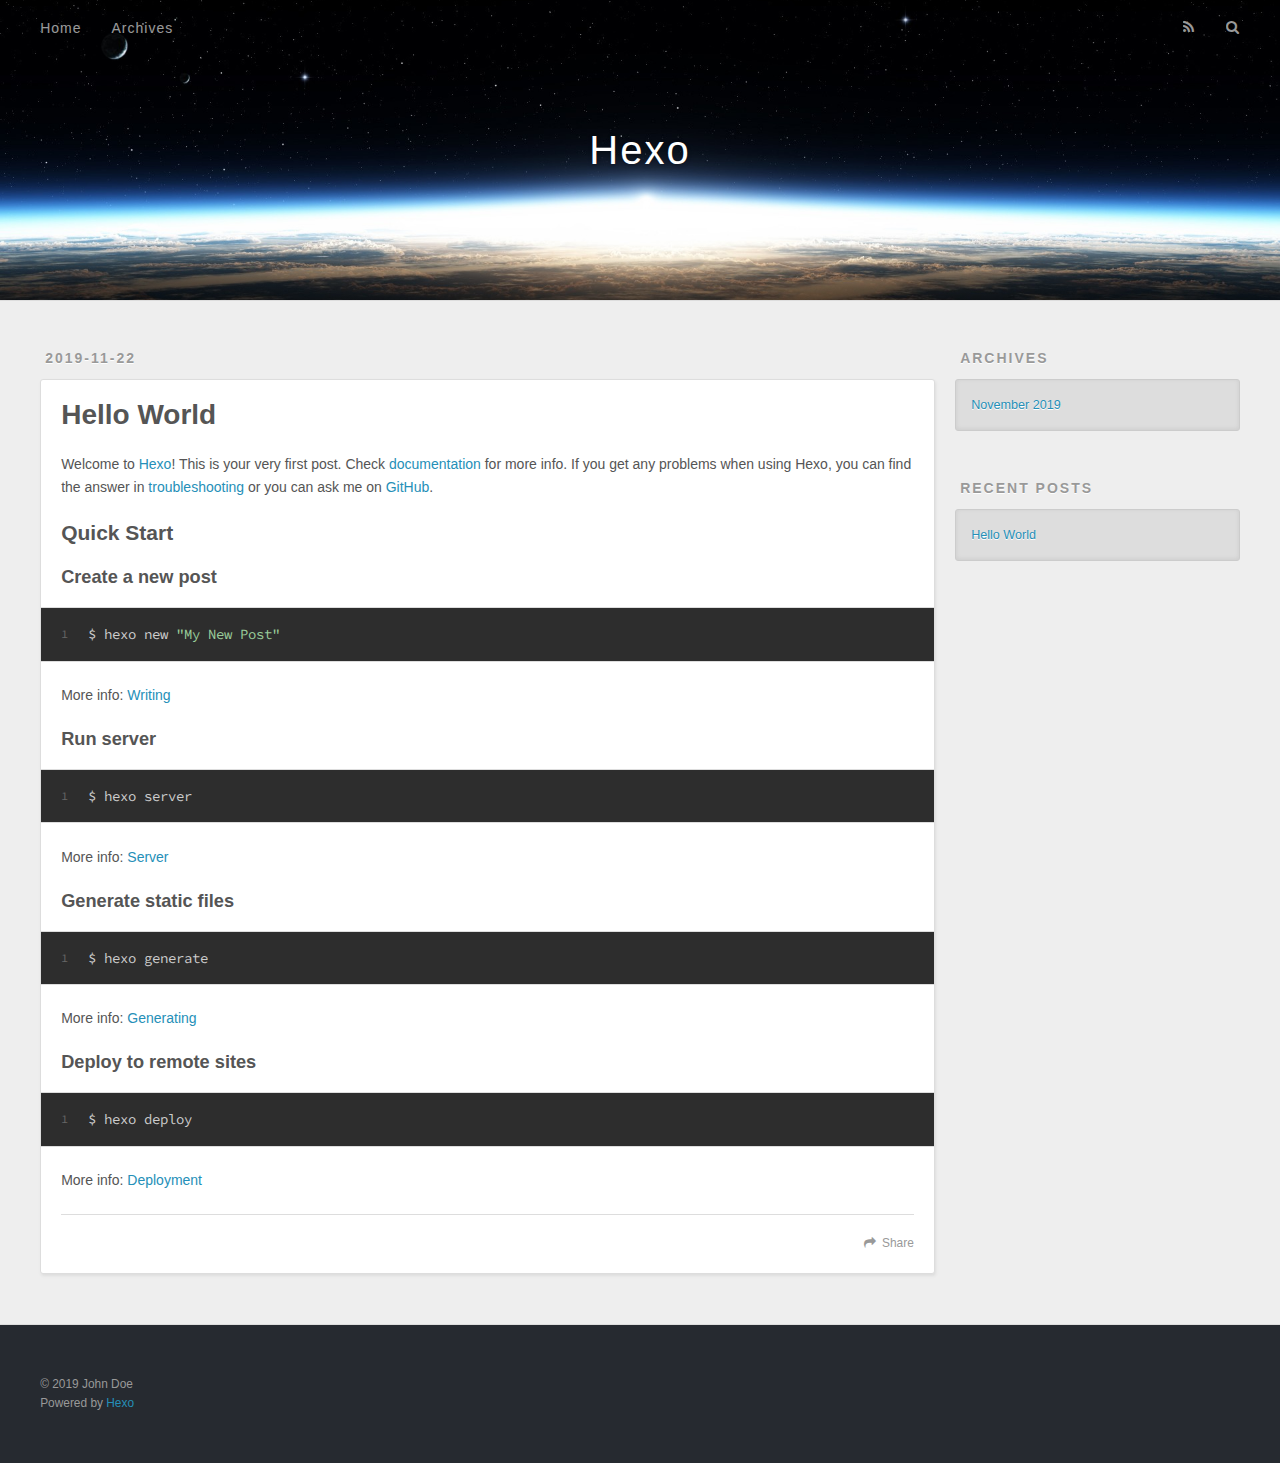
==== index.html @ ef70143c "Site updated: 2019-11-22 22:52:15" ====
<!DOCTYPE html>
<html>
<head>
  <meta charset="utf-8">
  

  
  <title>Hexo</title>
  <meta name="viewport" content="width=device-width, initial-scale=1, maximum-scale=1">
  <meta property="og:type" content="website">
<meta property="og:title" content="Hexo">
<meta property="og:url" content="http:&#x2F;&#x2F;yoursite.com&#x2F;index.html">
<meta property="og:site_name" content="Hexo">
<meta property="og:locale" content="en">
<meta name="twitter:card" content="summary">
  
    <link rel="alternate" href="/atom.xml" title="Hexo" type="application/atom+xml">
  
  
    <link rel="icon" href="/favicon.png">
  
  
    <link href="//fonts.googleapis.com/css?family=Source+Code+Pro" rel="stylesheet" type="text/css">
  
  <link rel="stylesheet" href="/css/style.css">
</head>

<body>
  <div id="container">
    <div id="wrap">
      <header id="header">
  <div id="banner"></div>
  <div id="header-outer" class="outer">
    <div id="header-title" class="inner">
      <h1 id="logo-wrap">
        <a href="/" id="logo">Hexo</a>
      </h1>
      
    </div>
    <div id="header-inner" class="inner">
      <nav id="main-nav">
        <a id="main-nav-toggle" class="nav-icon"></a>
        
          <a class="main-nav-link" href="/">Home</a>
        
          <a class="main-nav-link" href="/archives">Archives</a>
        
      </nav>
      <nav id="sub-nav">
        
          <a id="nav-rss-link" class="nav-icon" href="/atom.xml" title="RSS Feed"></a>
        
        <a id="nav-search-btn" class="nav-icon" title="Search"></a>
      </nav>
      <div id="search-form-wrap">
        <form action="//google.com/search" method="get" accept-charset="UTF-8" class="search-form"><input type="search" name="q" class="search-form-input" placeholder="Search"><button type="submit" class="search-form-submit">&#xF002;</button><input type="hidden" name="sitesearch" value="http://yoursite.com"></form>
      </div>
    </div>
  </div>
</header>
      <div class="outer">
        <section id="main">
  
    <article id="post-hello-world" class="article article-type-post" itemscope itemprop="blogPost">
  <div class="article-meta">
    <a href="/2019/11/22/hello-world/" class="article-date">
  <time datetime="2019-11-22T14:47:07.296Z" itemprop="datePublished">2019-11-22</time>
</a>
    
  </div>
  <div class="article-inner">
    
    
      <header class="article-header">
        
  
    <h1 itemprop="name">
      <a class="article-title" href="/2019/11/22/hello-world/">Hello World</a>
    </h1>
  

      </header>
    
    <div class="article-entry" itemprop="articleBody">
      
        <p>Welcome to <a href="https://hexo.io/" target="_blank" rel="noopener">Hexo</a>! This is your very first post. Check <a href="https://hexo.io/docs/" target="_blank" rel="noopener">documentation</a> for more info. If you get any problems when using Hexo, you can find the answer in <a href="https://hexo.io/docs/troubleshooting.html" target="_blank" rel="noopener">troubleshooting</a> or you can ask me on <a href="https://github.com/hexojs/hexo/issues" target="_blank" rel="noopener">GitHub</a>.</p>
<h2 id="Quick-Start"><a href="#Quick-Start" class="headerlink" title="Quick Start"></a>Quick Start</h2><h3 id="Create-a-new-post"><a href="#Create-a-new-post" class="headerlink" title="Create a new post"></a>Create a new post</h3><figure class="highlight bash"><table><tr><td class="gutter"><pre><span class="line">1</span><br></pre></td><td class="code"><pre><span class="line">$ hexo new <span class="string">"My New Post"</span></span><br></pre></td></tr></table></figure>

<p>More info: <a href="https://hexo.io/docs/writing.html" target="_blank" rel="noopener">Writing</a></p>
<h3 id="Run-server"><a href="#Run-server" class="headerlink" title="Run server"></a>Run server</h3><figure class="highlight bash"><table><tr><td class="gutter"><pre><span class="line">1</span><br></pre></td><td class="code"><pre><span class="line">$ hexo server</span><br></pre></td></tr></table></figure>

<p>More info: <a href="https://hexo.io/docs/server.html" target="_blank" rel="noopener">Server</a></p>
<h3 id="Generate-static-files"><a href="#Generate-static-files" class="headerlink" title="Generate static files"></a>Generate static files</h3><figure class="highlight bash"><table><tr><td class="gutter"><pre><span class="line">1</span><br></pre></td><td class="code"><pre><span class="line">$ hexo generate</span><br></pre></td></tr></table></figure>

<p>More info: <a href="https://hexo.io/docs/generating.html" target="_blank" rel="noopener">Generating</a></p>
<h3 id="Deploy-to-remote-sites"><a href="#Deploy-to-remote-sites" class="headerlink" title="Deploy to remote sites"></a>Deploy to remote sites</h3><figure class="highlight bash"><table><tr><td class="gutter"><pre><span class="line">1</span><br></pre></td><td class="code"><pre><span class="line">$ hexo deploy</span><br></pre></td></tr></table></figure>

<p>More info: <a href="https://hexo.io/docs/one-command-deployment.html" target="_blank" rel="noopener">Deployment</a></p>

      
    </div>
    <footer class="article-footer">
      <a data-url="http://yoursite.com/2019/11/22/hello-world/" data-id="ck3a9ekbj0000ogb99f2g661q" class="article-share-link">Share</a>
      
      
    </footer>
  </div>
  
</article>


  


</section>
        
          <aside id="sidebar">
  
    

  
    

  
    
  
    
  <div class="widget-wrap">
    <h3 class="widget-title">Archives</h3>
    <div class="widget">
      <ul class="archive-list"><li class="archive-list-item"><a class="archive-list-link" href="/archives/2019/11/">November 2019</a></li></ul>
    </div>
  </div>


  
    
  <div class="widget-wrap">
    <h3 class="widget-title">Recent Posts</h3>
    <div class="widget">
      <ul>
        
          <li>
            <a href="/2019/11/22/hello-world/">Hello World</a>
          </li>
        
      </ul>
    </div>
  </div>

  
</aside>
        
      </div>
      <footer id="footer">
  
  <div class="outer">
    <div id="footer-info" class="inner">
      &copy; 2019 John Doe<br>
      Powered by <a href="http://hexo.io/" target="_blank">Hexo</a>
    </div>
  </div>
</footer>
    </div>
    <nav id="mobile-nav">
  
    <a href="/" class="mobile-nav-link">Home</a>
  
    <a href="/archives" class="mobile-nav-link">Archives</a>
  
</nav>
    

<script src="//ajax.googleapis.com/ajax/libs/jquery/2.0.3/jquery.min.js"></script>


  <link rel="stylesheet" href="/fancybox/jquery.fancybox.css">
  <script src="/fancybox/jquery.fancybox.pack.js"></script>


<script src="/js/script.js"></script>



  </div>
</body>
</html>
---- css/style.css ----
body {
  width: 100%;
}
body:before,
body:after {
  content: "";
  display: table;
}
body:after {
  clear: both;
}
html,
body,
div,
span,
applet,
object,
iframe,
h1,
h2,
h3,
h4,
h5,
h6,
p,
blockquote,
pre,
a,
abbr,
acronym,
address,
big,
cite,
code,
del,
dfn,
em,
img,
ins,
kbd,
q,
s,
samp,
small,
strike,
strong,
sub,
sup,
tt,
var,
dl,
dt,
dd,
ol,
ul,
li,
fieldset,
form,
label,
legend,
table,
caption,
tbody,
tfoot,
thead,
tr,
th,
td {
  margin: 0;
  padding: 0;
  border: 0;
  outline: 0;
  font-weight: inherit;
  font-style: inherit;
  font-family: inherit;
  font-size: 100%;
  vertical-align: baseline;
}
body {
  line-height: 1;
  color: #000;
  background: #fff;
}
ol,
ul {
  list-style: none;
}
table {
  border-collapse: separate;
  border-spacing: 0;
  vertical-align: middle;
}
caption,
th,
td {
  text-align: left;
  font-weight: normal;
  vertical-align: middle;
}
a img {
  border: none;
}
input,
button {
  margin: 0;
  padding: 0;
}
input::-moz-focus-inner,
button::-moz-focus-inner {
  border: 0;
  padding: 0;
}
@font-face {
  font-family: FontAwesome;
  font-style: normal;
  font-weight: normal;
  src: url("fonts/fontawesome-webfont.eot?v=#4.0.3");
  src: url("fonts/fontawesome-webfont.eot?#iefix&v=#4.0.3") format("embedded-opentype"), url("fonts/fontawesome-webfont.woff?v=#4.0.3") format("woff"), url("fonts/fontawesome-webfont.ttf?v=#4.0.3") format("truetype"), url("fonts/fontawesome-webfont.svg#fontawesomeregular?v=#4.0.3") format("svg");
}
html,
body,
#container {
  height: 100%;
}
body {
  background: #eee;
  font: 14px -apple-system, BlinkMacSystemFont, "Segoe UI", "Roboto", "Oxygen", "Ubuntu", "Cantarell", "Fira Sans", "Droid Sans", "Helvetica Neue", sans-serif;
  -webkit-text-size-adjust: 100%;
}
.outer {
  max-width: 1220px;
  margin: 0 auto;
  padding: 0 20px;
}
.outer:before,
.outer:after {
  content: "";
  display: table;
}
.outer:after {
  clear: both;
}
.inner {
  display: inline;
  float: left;
  width: 98.33333333333333%;
  margin: 0 0.833333333333333%;
}
.left,
.alignleft {
  float: left;
}
.right,
.alignright {
  float: right;
}
.clear {
  clear: both;
}
#container {
  position: relative;
}
.mobile-nav-on {
  overflow: hidden;
}
#wrap {
  height: 100%;
  width: 100%;
  position: absolute;
  top: 0;
  left: 0;
  -webkit-transition: 0.2s ease-out;
  -moz-transition: 0.2s ease-out;
  -ms-transition: 0.2s ease-out;
  transition: 0.2s ease-out;
  z-index: 1;
  background: #eee;
}
.mobile-nav-on #wrap {
  left: 280px;
}
@media screen and (min-width: 768px) {
  #main {
    display: inline;
    float: left;
    width: 73.33333333333333%;
    margin: 0 0.833333333333333%;
  }
}
.article-date,
.article-category-link,
.archive-year,
.widget-title {
  text-decoration: none;
  text-transform: uppercase;
  letter-spacing: 2px;
  color: #999;
  margin-bottom: 1em;
  margin-left: 5px;
  line-height: 1em;
  text-shadow: 0 1px #fff;
  font-weight: bold;
}
.article-inner,
.archive-article-inner {
  background: #fff;
  -webkit-box-shadow: 1px 2px 3px #ddd;
  box-shadow: 1px 2px 3px #ddd;
  border: 1px solid #ddd;
  border-radius: 3px;
}
.article-entry h1,
.widget h1 {
  font-size: 2em;
}
.article-entry h2,
.widget h2 {
  font-size: 1.5em;
}
.article-entry h3,
.widget h3 {
  font-size: 1.3em;
}
.article-entry h4,
.widget h4 {
  font-size: 1.2em;
}
.article-entry h5,
.widget h5 {
  font-size: 1em;
}
.article-entry h6,
.widget h6 {
  font-size: 1em;
  color: #999;
}
.article-entry hr,
.widget hr {
  border: 1px dashed #ddd;
}
.article-entry strong,
.widget strong {
  font-weight: bold;
}
.article-entry em,
.widget em,
.article-entry cite,
.widget cite {
  font-style: italic;
}
.article-entry sup,
.widget sup,
.article-entry sub,
.widget sub {
  font-size: 0.75em;
  line-height: 0;
  position: relative;
  vertical-align: baseline;
}
.article-entry sup,
.widget sup {
  top: -0.5em;
}
.article-entry sub,
.widget sub {
  bottom: -0.2em;
}
.article-entry small,
.widget small {
  font-size: 0.85em;
}
.article-entry acronym,
.widget acronym,
.article-entry abbr,
.widget abbr {
  border-bottom: 1px dotted;
}
.article-entry ul,
.widget ul,
.article-entry ol,
.widget ol,
.article-entry dl,
.widget dl {
  margin: 0 20px;
  line-height: 1.6em;
}
.article-entry ul ul,
.widget ul ul,
.article-entry ol ul,
.widget ol ul,
.article-entry ul ol,
.widget ul ol,
.article-entry ol ol,
.widget ol ol {
  margin-top: 0;
  margin-bottom: 0;
}
.article-entry ul,
.widget ul {
  list-style: disc;
}
.article-entry ol,
.widget ol {
  list-style: decimal;
}
.article-entry dt,
.widget dt {
  font-weight: bold;
}
#header {
  height: 300px;
  position: relative;
  border-bottom: 1px solid #ddd;
}
#header:before,
#header:after {
  content: "";
  position: absolute;
  left: 0;
  right: 0;
  height: 40px;
}
#header:before {
  top: 0;
  background: -webkit-linear-gradient(rgba(0,0,0,0.2), transparent);
  background: -moz-linear-gradient(rgba(0,0,0,0.2), transparent);
  background: -ms-linear-gradient(rgba(0,0,0,0.2), transparent);
  background: linear-gradient(rgba(0,0,0,0.2), transparent);
}
#header:after {
  bottom: 0;
  background: -webkit-linear-gradient(transparent, rgba(0,0,0,0.2));
  background: -moz-linear-gradient(transparent, rgba(0,0,0,0.2));
  background: -ms-linear-gradient(transparent, rgba(0,0,0,0.2));
  background: linear-gradient(transparent, rgba(0,0,0,0.2));
}
#header-outer {
  height: 100%;
  position: relative;
}
#header-inner {
  position: relative;
  overflow: hidden;
}
#banner {
  position: absolute;
  top: 0;
  left: 0;
  width: 100%;
  height: 100%;
  background: url("images/banner.jpg") center #000;
  -webkit-background-size: cover;
  -moz-background-size: cover;
  background-size: cover;
  z-index: -1;
}
#header-title {
  text-align: center;
  height: 40px;
  position: absolute;
  top: 50%;
  left: 0;
  margin-top: -20px;
}
#logo,
#subtitle {
  text-decoration: none;
  color: #fff;
  font-weight: 300;
  text-shadow: 0 1px 4px rgba(0,0,0,0.3);
}
#logo {
  font-size: 40px;
  line-height: 40px;
  letter-spacing: 2px;
}
#subtitle {
  font-size: 16px;
  line-height: 16px;
  letter-spacing: 1px;
}
#subtitle-wrap {
  margin-top: 16px;
}
#main-nav {
  float: left;
  margin-left: -15px;
}
.nav-icon,
.main-nav-link {
  float: left;
  color: #fff;
  opacity: 0.6;
  text-decoration: none;
  text-shadow: 0 1px rgba(0,0,0,0.2);
  -webkit-transition: opacity 0.2s;
  -moz-transition: opacity 0.2s;
  -ms-transition: opacity 0.2s;
  transition: opacity 0.2s;
  display: block;
  padding: 20px 15px;
}
.nav-icon:hover,
.main-nav-link:hover {
  opacity: 1;
}
.nav-icon {
  font-family: FontAwesome;
  text-align: center;
  font-size: 14px;
  width: 14px;
  height: 14px;
  padding: 20px 15px;
  position: relative;
  cursor: pointer;
}
.main-nav-link {
  font-weight: 300;
  letter-spacing: 1px;
}
@media screen and (max-width: 479px) {
  .main-nav-link {
    display: none;
  }
}
#main-nav-toggle {
  display: none;
}
#main-nav-toggle:before {
  content: "\f0c9";
}
@media screen and (max-width: 479px) {
  #main-nav-toggle {
    display: block;
  }
}
#sub-nav {
  float: right;
  margin-right: -15px;
}
#nav-rss-link:before {
  content: "\f09e";
}
#nav-search-btn:before {
  content: "\f002";
}
#search-form-wrap {
  position: absolute;
  top: 15px;
  width: 150px;
  height: 30px;
  right: -150px;
  opacity: 0;
  -webkit-transition: 0.2s ease-out;
  -moz-transition: 0.2s ease-out;
  -ms-transition: 0.2s ease-out;
  transition: 0.2s ease-out;
}
#search-form-wrap.on {
  opacity: 1;
  right: 0;
}
@media screen and (max-width: 479px) {
  #search-form-wrap {
    width: 100%;
    right: -100%;
  }
}
.search-form {
  position: absolute;
  top: 0;
  left: 0;
  right: 0;
  background: #fff;
  padding: 5px 15px;
  border-radius: 15px;
  -webkit-box-shadow: 0 0 10px rgba(0,0,0,0.3);
  box-shadow: 0 0 10px rgba(0,0,0,0.3);
}
.search-form-input {
  border: none;
  background: none;
  color: #555;
  width: 100%;
  font: 13px -apple-system, BlinkMacSystemFont, "Segoe UI", "Roboto", "Oxygen", "Ubuntu", "Cantarell", "Fira Sans", "Droid Sans", "Helvetica Neue", sans-serif;
  outline: none;
}
.search-form-input::-webkit-search-results-decoration,
.search-form-input::-webkit-search-cancel-button {
  -webkit-appearance: none;
}
.search-form-submit {
  position: absolute;
  top: 50%;
  right: 10px;
  margin-top: -7px;
  font: 13px FontAwesome;
  border: none;
  background: none;
  color: #bbb;
  cursor: pointer;
}
.search-form-submit:hover,
.search-form-submit:focus {
  color: #777;
}
.article {
  margin: 50px 0;
}
.article-inner {
  overflow: hidden;
}
.article-meta:before,
.article-meta:after {
  content: "";
  display: table;
}
.article-meta:after {
  clear: both;
}
.article-date {
  float: left;
}
.article-category {
  float: left;
  line-height: 1em;
  color: #ccc;
  text-shadow: 0 1px #fff;
  margin-left: 8px;
}
.article-category:before {
  content: "\2022";
}
.article-category-link {
  margin: 0 12px 1em;
}
.article-header {
  padding: 20px 20px 0;
}
.article-title {
  text-decoration: none;
  font-size: 2em;
  font-weight: bold;
  color: #555;
  line-height: 1.1em;
  -webkit-transition: color 0.2s;
  -moz-transition: color 0.2s;
  -ms-transition: color 0.2s;
  transition: color 0.2s;
}
a.article-title:hover {
  color: #258fb8;
}
.article-entry {
  color: #555;
  padding: 0 20px;
}
.article-entry:before,
.article-entry:after {
  content: "";
  display: table;
}
.article-entry:after {
  clear: both;
}
.article-entry p,
.article-entry table {
  line-height: 1.6em;
  margin: 1.6em 0;
}
.article-entry h1,
.article-entry h2,
.article-entry h3,
.article-entry h4,
.article-entry h5,
.article-entry h6 {
  font-weight: bold;
}
.article-entry h1,
.article-entry h2,
.article-entry h3,
.article-entry h4,
.article-entry h5,
.article-entry h6 {
  line-height: 1.1em;
  margin: 1.1em 0;
}
.article-entry a {
  color: #258fb8;
  text-decoration: none;
}
.article-entry a:hover {
  text-decoration: underline;
}
.article-entry ul,
.article-entry ol,
.article-entry dl {
  margin-top: 1.6em;
  margin-bottom: 1.6em;
}
.article-entry img,
.article-entry video {
  max-width: 100%;
  height: auto;
  display: block;
  margin: auto;
}
.article-entry iframe {
  border: none;
}
.article-entry table {
  width: 100%;
  border-collapse: collapse;
  border-spacing: 0;
}
.article-entry th {
  font-weight: bold;
  border-bottom: 3px solid #ddd;
  padding-bottom: 0.5em;
}
.article-entry td {
  border-bottom: 1px solid #ddd;
  padding: 10px 0;
}
.article-entry blockquote {
  font-family: Georgia, "Times New Roman", serif;
  font-size: 1.4em;
  margin: 1.6em 20px;
  text-align: center;
}
.article-entry blockquote footer {
  font-size: 14px;
  margin: 1.6em 0;
  font-family: -apple-system, BlinkMacSystemFont, "Segoe UI", "Roboto", "Oxygen", "Ubuntu", "Cantarell", "Fira Sans", "Droid Sans", "Helvetica Neue", sans-serif;
}
.article-entry blockquote footer cite:before {
  content: "—";
  padding: 0 0.5em;
}
.article-entry .pullquote {
  text-align: left;
  width: 45%;
  margin: 0;
}
.article-entry .pullquote.left {
  margin-left: 0.5em;
  margin-right: 1em;
}
.article-entry .pullquote.right {
  margin-right: 0.5em;
  margin-left: 1em;
}
.article-entry .caption {
  color: #999;
  display: block;
  font-size: 0.9em;
  margin-top: 0.5em;
  position: relative;
  text-align: center;
}
.article-entry .video-container {
  position: relative;
  padding-top: 56.25%;
  height: 0;
  overflow: hidden;
}
.article-entry .video-container iframe,
.article-entry .video-container object,
.article-entry .video-container embed {
  position: absolute;
  top: 0;
  left: 0;
  width: 100%;
  height: 100%;
  margin-top: 0;
}
.article-more-link a {
  display: inline-block;
  line-height: 1em;
  padding: 6px 15px;
  border-radius: 15px;
  background: #eee;
  color: #999;
  text-shadow: 0 1px #fff;
  text-decoration: none;
}
.article-more-link a:hover {
  background: #258fb8;
  color: #fff;
  text-decoration: none;
  text-shadow: 0 1px #1e7293;
}
.article-footer {
  font-size: 0.85em;
  line-height: 1.6em;
  border-top: 1px solid #ddd;
  padding-top: 1.6em;
  margin: 0 20px 20px;
}
.article-footer:before,
.article-footer:after {
  content: "";
  display: table;
}
.article-footer:after {
  clear: both;
}
.article-footer a {
  color: #999;
  text-decoration: none;
}
.article-footer a:hover {
  color: #555;
}
.article-tag-list-item {
  float: left;
  margin-right: 10px;
}
.article-tag-list-link:before {
  content: "#";
}
.article-comment-link {
  float: right;
}
.article-comment-link:before {
  content: "\f075";
  font-family: FontAwesome;
  padding-right: 8px;
}
.article-share-link {
  cursor: pointer;
  float: right;
  margin-left: 20px;
}
.article-share-link:before {
  content: "\f064";
  font-family: FontAwesome;
  padding-right: 6px;
}
#article-nav {
  position: relative;
}
#article-nav:before,
#article-nav:after {
  content: "";
  display: table;
}
#article-nav:after {
  clear: both;
}
@media screen and (min-width: 768px) {
  #article-nav {
    margin: 50px 0;
  }
  #article-nav:before {
    width: 8px;
    height: 8px;
    position: absolute;
    top: 50%;
    left: 50%;
    margin-top: -4px;
    margin-left: -4px;
    content: "";
    border-radius: 50%;
    background: #ddd;
    -webkit-box-shadow: 0 1px 2px #fff;
    box-shadow: 0 1px 2px #fff;
  }
}
.article-nav-link-wrap {
  text-decoration: none;
  text-shadow: 0 1px #fff;
  color: #999;
  -webkit-box-sizing: border-box;
  -moz-box-sizing: border-box;
  box-sizing: border-box;
  margin-top: 50px;
  text-align: center;
  display: block;
}
.article-nav-link-wrap:hover {
  color: #555;
}
@media screen and (min-width: 768px) {
  .article-nav-link-wrap {
    width: 50%;
    margin-top: 0;
  }
}
@media screen and (min-width: 768px) {
  #article-nav-newer {
    float: left;
    text-align: right;
    padding-right: 20px;
  }
}
@media screen and (min-width: 768px) {
  #article-nav-older {
    float: right;
    text-align: left;
    padding-left: 20px;
  }
}
.article-nav-caption {
  text-transform: uppercase;
  letter-spacing: 2px;
  color: #ddd;
  line-height: 1em;
  font-weight: bold;
}
#article-nav-newer .article-nav-caption {
  margin-right: -2px;
}
.article-nav-title {
  font-size: 0.85em;
  line-height: 1.6em;
  margin-top: 0.5em;
}
.article-share-box {
  position: absolute;
  display: none;
  background: #fff;
  -webkit-box-shadow: 1px 2px 10px rgba(0,0,0,0.2);
  box-shadow: 1px 2px 10px rgba(0,0,0,0.2);
  border-radius: 3px;
  margin-left: -145px;
  overflow: hidden;
  z-index: 1;
}
.article-share-box.on {
  display: block;
}
.article-share-input {
  width: 100%;
  background: none;
  -webkit-box-sizing: border-box;
  -moz-box-sizing: border-box;
  box-sizing: border-box;
  font: 14px -apple-system, BlinkMacSystemFont, "Segoe UI", "Roboto", "Oxygen", "Ubuntu", "Cantarell", "Fira Sans", "Droid Sans", "Helvetica Neue", sans-serif;
  padding: 0 15px;
  color: #555;
  outline: none;
  border: 1px solid #ddd;
  border-radius: 3px 3px 0 0;
  height: 36px;
  line-height: 36px;
}
.article-share-links {
  background: #eee;
}
.article-share-links:before,
.article-share-links:after {
  content: "";
  display: table;
}
.article-share-links:after {
  clear: both;
}
.article-share-twitter,
.article-share-facebook,
.article-share-pinterest,
.article-share-google {
  width: 50px;
  height: 36px;
  display: block;
  float: left;
  position: relative;
  color: #999;
  text-shadow: 0 1px #fff;
}
.article-share-twitter:before,
.article-share-facebook:before,
.article-share-pinterest:before,
.article-share-google:before {
  font-size: 20px;
  font-family: FontAwesome;
  width: 20px;
  height: 20px;
  position: absolute;
  top: 50%;
  left: 50%;
  margin-top: -10px;
  margin-left: -10px;
  text-align: center;
}
.article-share-twitter:hover,
.article-share-facebook:hover,
.article-share-pinterest:hover,
.article-share-google:hover {
  color: #fff;
}
.article-share-twitter:before {
  content: "\f099";
}
.article-share-twitter:hover {
  background: #00aced;
  text-shadow: 0 1px #008abe;
}
.article-share-facebook:before {
  content: "\f09a";
}
.article-share-facebook:hover {
  background: #3b5998;
  text-shadow: 0 1px #2f477a;
}
.article-share-pinterest:before {
  content: "\f0d2";
}
.article-share-pinterest:hover {
  background: #cb2027;
  text-shadow: 0 1px #a21a1f;
}
.article-share-google:before {
  content: "\f0d5";
}
.article-share-google:hover {
  background: #dd4b39;
  text-shadow: 0 1px #be3221;
}
.article-gallery {
  background: #000;
  position: relative;
}
.article-gallery-photos {
  position: relative;
  overflow: hidden;
}
.article-gallery-img {
  display: none;
  max-width: 100%;
}
.article-gallery-img:first-child {
  display: block;
}
.article-gallery-img.loaded {
  position: absolute;
  display: block;
}
.article-gallery-img img {
  display: block;
  max-width: 100%;
  margin: 0 auto;
}
#comments {
  background: #fff;
  -webkit-box-shadow: 1px 2px 3px #ddd;
  box-shadow: 1px 2px 3px #ddd;
  padding: 20px;
  border: 1px solid #ddd;
  border-radius: 3px;
  margin: 50px 0;
}
#comments a {
  color: #258fb8;
}
.archives-wrap {
  margin: 50px 0;
}
.archives:before,
.archives:after {
  content: "";
  display: table;
}
.archives:after {
  clear: both;
}
.archive-year-wrap {
  margin-bottom: 1em;
}
.archives {
  -webkit-column-gap: 10px;
  -moz-column-gap: 10px;
  column-gap: 10px;
}
@media screen and (min-width: 480px) and (max-width: 767px) {
  .archives {
    -webkit-column-count: 2;
    -moz-column-count: 2;
    column-count: 2;
  }
}
@media screen and (min-width: 768px) {
  .archives {
    -webkit-column-count: 3;
    -moz-column-count: 3;
    column-count: 3;
  }
}
.archive-article {
  -webkit-column-break-inside: avoid;
  page-break-inside: avoid;
  overflow: hidden;
  break-inside: avoid-column;
}
.archive-article-inner {
  padding: 10px;
  margin-bottom: 15px;
}
.archive-article-title {
  text-decoration: none;
  font-weight: bold;
  color: #555;
  -webkit-transition: color 0.2s;
  -moz-transition: color 0.2s;
  -ms-transition: color 0.2s;
  transition: color 0.2s;
  line-height: 1.6em;
}
.archive-article-title:hover {
  color: #258fb8;
}
.archive-article-footer {
  margin-top: 1em;
}
.archive-article-date {
  color: #999;
  text-decoration: none;
  font-size: 0.85em;
  line-height: 1em;
  margin-bottom: 0.5em;
  display: block;
}
#page-nav {
  margin: 50px auto;
  background: #fff;
  -webkit-box-shadow: 1px 2px 3px #ddd;
  box-shadow: 1px 2px 3px #ddd;
  border: 1px solid #ddd;
  border-radius: 3px;
  text-align: center;
  color: #999;
  overflow: hidden;
}
#page-nav:before,
#page-nav:after {
  content: "";
  display: table;
}
#page-nav:after {
  clear: both;
}
#page-nav a,
#page-nav span {
  padding: 10px 20px;
  line-height: 1;
  height: 2ex;
}
#page-nav a {
  color: #999;
  text-decoration: none;
}
#page-nav a:hover {
  background: #999;
  color: #fff;
}
#page-nav .prev {
  float: left;
}
#page-nav .next {
  float: right;
}
#page-nav .page-number {
  display: inline-block;
}
@media screen and (max-width: 479px) {
  #page-nav .page-number {
    display: none;
  }
}
#page-nav .current {
  color: #555;
  font-weight: bold;
}
#page-nav .space {
  color: #ddd;
}
#footer {
  background: #262a30;
  padding: 50px 0;
  border-top: 1px solid #ddd;
  color: #999;
}
#footer a {
  color: #258fb8;
  text-decoration: none;
}
#footer a:hover {
  text-decoration: underline;
}
#footer-info {
  line-height: 1.6em;
  font-size: 0.85em;
}
.article-entry pre,
.article-entry .highlight {
  background: #2d2d2d;
  margin: 0 -20px;
  padding: 15px 20px;
  border-style: solid;
  border-color: #ddd;
  border-width: 1px 0;
  overflow: auto;
  color: #ccc;
  line-height: 22.400000000000002px;
}
.article-entry .highlight .gutter pre,
.article-entry .gist .gist-file .gist-data .line-numbers {
  color: #666;
  font-size: 0.85em;
}
.article-entry pre,
.article-entry code {
  font-family: "Source Code Pro", Consolas, Monaco, Menlo, Consolas, monospace;
}
.article-entry code {
  background: #eee;
  text-shadow: 0 1px #fff;
  padding: 0 0.3em;
}
.article-entry pre code {
  background: none;
  text-shadow: none;
  padding: 0;
}
.article-entry .highlight pre {
  border: none;
  margin: 0;
  padding: 0;
}
.article-entry .highlight table {
  margin: 0;
  width: auto;
}
.article-entry .highlight td {
  border: none;
  padding: 0;
}
.article-entry .highlight figcaption {
  font-size: 0.85em;
  color: #999;
  line-height: 1em;
  margin-bottom: 1em;
}
.article-entry .highlight figcaption:before,
.article-entry .highlight figcaption:after {
  content: "";
  display: table;
}
.article-entry .highlight figcaption:after {
  clear: both;
}
.article-entry .highlight figcaption a {
  float: right;
}
.article-entry .highlight .gutter pre {
  text-align: right;
  padding-right: 20px;
}
.article-entry .highlight .line {
  height: 22.400000000000002px;
}
.article-entry .highlight .line.marked {
  background: #515151;
}
.article-entry .gist {
  margin: 0 -20px;
  border-style: solid;
  border-color: #ddd;
  border-width: 1px 0;
  background: #2d2d2d;
  padding: 15px 20px 15px 0;
}
.article-entry .gist .gist-file {
  border: none;
  font-family: "Source Code Pro", Consolas, Monaco, Menlo, Consolas, monospace;
  margin: 0;
}
.article-entry .gist .gist-file .gist-data {
  background: none;
  border: none;
}
.article-entry .gist .gist-file .gist-data .line-numbers {
  background: none;
  border: none;
  padding: 0 20px 0 0;
}
.article-entry .gist .gist-file .gist-data .line-data {
  padding: 0 !important;
}
.article-entry .gist .gist-file .highlight {
  margin: 0;
  padding: 0;
  border: none;
}
.article-entry .gist .gist-file .gist-meta {
  background: #2d2d2d;
  color: #999;
  font: 0.85em -apple-system, BlinkMacSystemFont, "Segoe UI", "Roboto", "Oxygen", "Ubuntu", "Cantarell", "Fira Sans", "Droid Sans", "Helvetica Neue", sans-serif;
  text-shadow: 0 0;
  padding: 0;
  margin-top: 1em;
  margin-left: 20px;
}
.article-entry .gist .gist-file .gist-meta a {
  color: #258fb8;
  font-weight: normal;
}
.article-entry .gist .gist-file .gist-meta a:hover {
  text-decoration: underline;
}
pre .comment,
pre .title {
  color: #999;
}
pre .variable,
pre .attribute,
pre .tag,
pre .regexp,
pre .ruby .constant,
pre .xml .tag .title,
pre .xml .pi,
pre .xml .doctype,
pre .html .doctype,
pre .css .id,
pre .css .class,
pre .css .pseudo {
  color: #f2777a;
}
pre .number,
pre .preprocessor,
pre .built_in,
pre .literal,
pre .params,
pre .constant {
  color: #f99157;
}
pre .class,
pre .ruby .class .title,
pre .css .rules .attribute {
  color: #9c9;
}
pre .string,
pre .value,
pre .inheritance,
pre .header,
pre .ruby .symbol,
pre .xml .cdata {
  color: #9c9;
}
pre .css .hexcolor {
  color: #6cc;
}
pre .function,
pre .python .decorator,
pre .python .title,
pre .ruby .function .title,
pre .ruby .title .keyword,
pre .perl .sub,
pre .javascript .title,
pre .coffeescript .title {
  color: #69c;
}
pre .keyword,
pre .javascript .function {
  color: #c9c;
}
@media screen and (max-width: 479px) {
  #mobile-nav {
    position: absolute;
    top: 0;
    left: 0;
    width: 280px;
    height: 100%;
    background: #191919;
    border-right: 1px solid #fff;
  }
}
@media screen and (max-width: 479px) {
  .mobile-nav-link {
    display: block;
    color: #999;
    text-decoration: none;
    padding: 15px 20px;
    font-weight: bold;
  }
  .mobile-nav-link:hover {
    color: #fff;
  }
}
@media screen and (min-width: 768px) {
  #sidebar {
    display: inline;
    float: left;
    width: 23.333333333333332%;
    margin: 0 0.833333333333333%;
  }
}
.widget-wrap {
  margin: 50px 0;
}
.widget {
  color: #777;
  text-shadow: 0 1px #fff;
  background: #ddd;
  -webkit-box-shadow: 0 -1px 4px #ccc inset;
  box-shadow: 0 -1px 4px #ccc inset;
  border: 1px solid #ccc;
  padding: 15px;
  border-radius: 3px;
}
.widget a {
  color: #258fb8;
  text-decoration: none;
}
.widget a:hover {
  text-decoration: underline;
}
.widget ul ul,
.widget ol ul,
.widget dl ul,
.widget ul ol,
.widget ol ol,
.widget dl ol,
.widget ul dl,
.widget ol dl,
.widget dl dl {
  margin-left: 15px;
  list-style: disc;
}
.widget {
  line-height: 1.6em;
  word-wrap: break-word;
  font-size: 0.9em;
}
.widget ul,
.widget ol {
  list-style: none;
  margin: 0;
}
.widget ul ul,
.widget ol ul,
.widget ul ol,
.widget ol ol {
  margin: 0 20px;
}
.widget ul ul,
.widget ol ul {
  list-style: disc;
}
.widget ul ol,
.widget ol ol {
  list-style: decimal;
}
.category-list-count,
.tag-list-count,
.archive-list-count {
  padding-left: 5px;
  color: #999;
  font-size: 0.85em;
}
.category-list-count:before,
.tag-list-count:before,
.archive-list-count:before {
  content: "(";
}
.category-list-count:after,
.tag-list-count:after,
.archive-list-count:after {
  content: ")";
}
.tagcloud a {
  margin-right: 5px;
  display: inline-block;
}
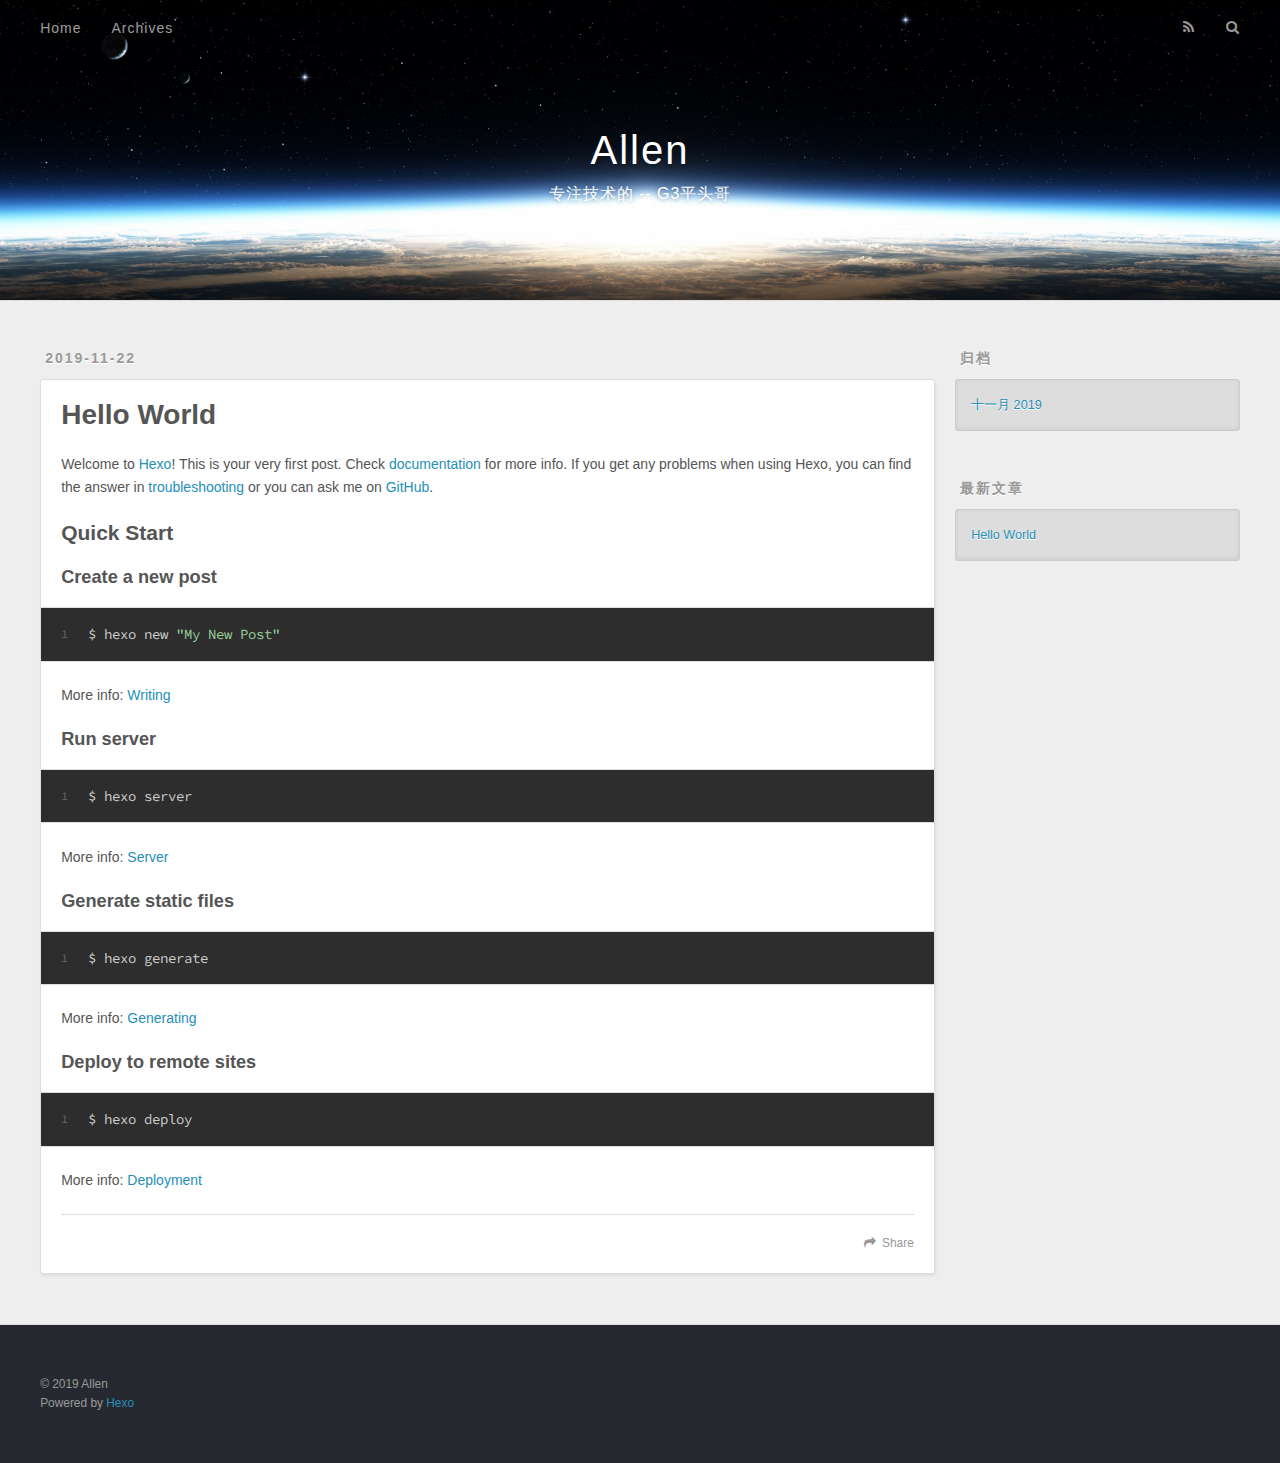
==== commit e6ce9ddd: "Site updated: 2019-11-22 23:23:13" ====
--- a/index.html
+++ b/index.html
@@ -5,16 +5,19 @@
   
 
   
-  <title>Hexo</title>
+  <title>Allen</title>
   <meta name="viewport" content="width=device-width, initial-scale=1, maximum-scale=1">
-  <meta property="og:type" content="website">
-<meta property="og:title" content="Hexo">
+  <meta name="description" content="Welcome everyone to my blog, I am Allen">
+<meta name="keywords" content="Spark,Python,Flink,CDH,Atlas ...">
+<meta property="og:type" content="website">
+<meta property="og:title" content="Allen">
 <meta property="og:url" content="http:&#x2F;&#x2F;yoursite.com&#x2F;index.html">
-<meta property="og:site_name" content="Hexo">
-<meta property="og:locale" content="en">
+<meta property="og:site_name" content="Allen">
+<meta property="og:description" content="Welcome everyone to my blog, I am Allen">
+<meta property="og:locale" content="zh-CN">
 <meta name="twitter:card" content="summary">
   
-    <link rel="alternate" href="/atom.xml" title="Hexo" type="application/atom+xml">
+    <link rel="alternate" href="/atom.xml" title="Allen" type="application/atom+xml">
   
   
     <link rel="icon" href="/favicon.png">
@@ -33,8 +36,12 @@
   <div id="header-outer" class="outer">
     <div id="header-title" class="inner">
       <h1 id="logo-wrap">
-        <a href="/" id="logo">Hexo</a>
+        <a href="/" id="logo">Allen</a>
       </h1>
+      
+        <h2 id="subtitle-wrap">
+          <a href="/" id="subtitle">专注技术的 -- G3平头哥</a>
+        </h2>
       
     </div>
     <div id="header-inner" class="inner">
@@ -50,7 +57,7 @@
         
           <a id="nav-rss-link" class="nav-icon" href="/atom.xml" title="RSS Feed"></a>
         
-        <a id="nav-search-btn" class="nav-icon" title="Search"></a>
+        <a id="nav-search-btn" class="nav-icon" title="搜索"></a>
       </nav>
       <div id="search-form-wrap">
         <form action="//google.com/search" method="get" accept-charset="UTF-8" class="search-form"><input type="search" name="q" class="search-form-input" placeholder="Search"><button type="submit" class="search-form-submit">&#xF002;</button><input type="hidden" name="sitesearch" value="http://yoursite.com"></form>
@@ -100,7 +107,7 @@
       
     </div>
     <footer class="article-footer">
-      <a data-url="http://yoursite.com/2019/11/22/hello-world/" data-id="ck3a9ekbj0000ogb99f2g661q" class="article-share-link">Share</a>
+      <a data-url="http://yoursite.com/2019/11/22/hello-world/" data-id="ck3aam2vd0000i8b995w6gcnc" class="article-share-link">Share</a>
       
       
     </footer>
@@ -126,9 +133,9 @@
   
     
   <div class="widget-wrap">
-    <h3 class="widget-title">Archives</h3>
+    <h3 class="widget-title">归档</h3>
     <div class="widget">
-      <ul class="archive-list"><li class="archive-list-item"><a class="archive-list-link" href="/archives/2019/11/">November 2019</a></li></ul>
+      <ul class="archive-list"><li class="archive-list-item"><a class="archive-list-link" href="/archives/2019/11/">十一月 2019</a></li></ul>
     </div>
   </div>
 
@@ -136,7 +143,7 @@
   
     
   <div class="widget-wrap">
-    <h3 class="widget-title">Recent Posts</h3>
+    <h3 class="widget-title">最新文章</h3>
     <div class="widget">
       <ul>
         
@@ -156,7 +163,7 @@
   
   <div class="outer">
     <div id="footer-info" class="inner">
-      &copy; 2019 John Doe<br>
+      &copy; 2019 Allen<br>
       Powered by <a href="http://hexo.io/" target="_blank">Hexo</a>
     </div>
   </div>
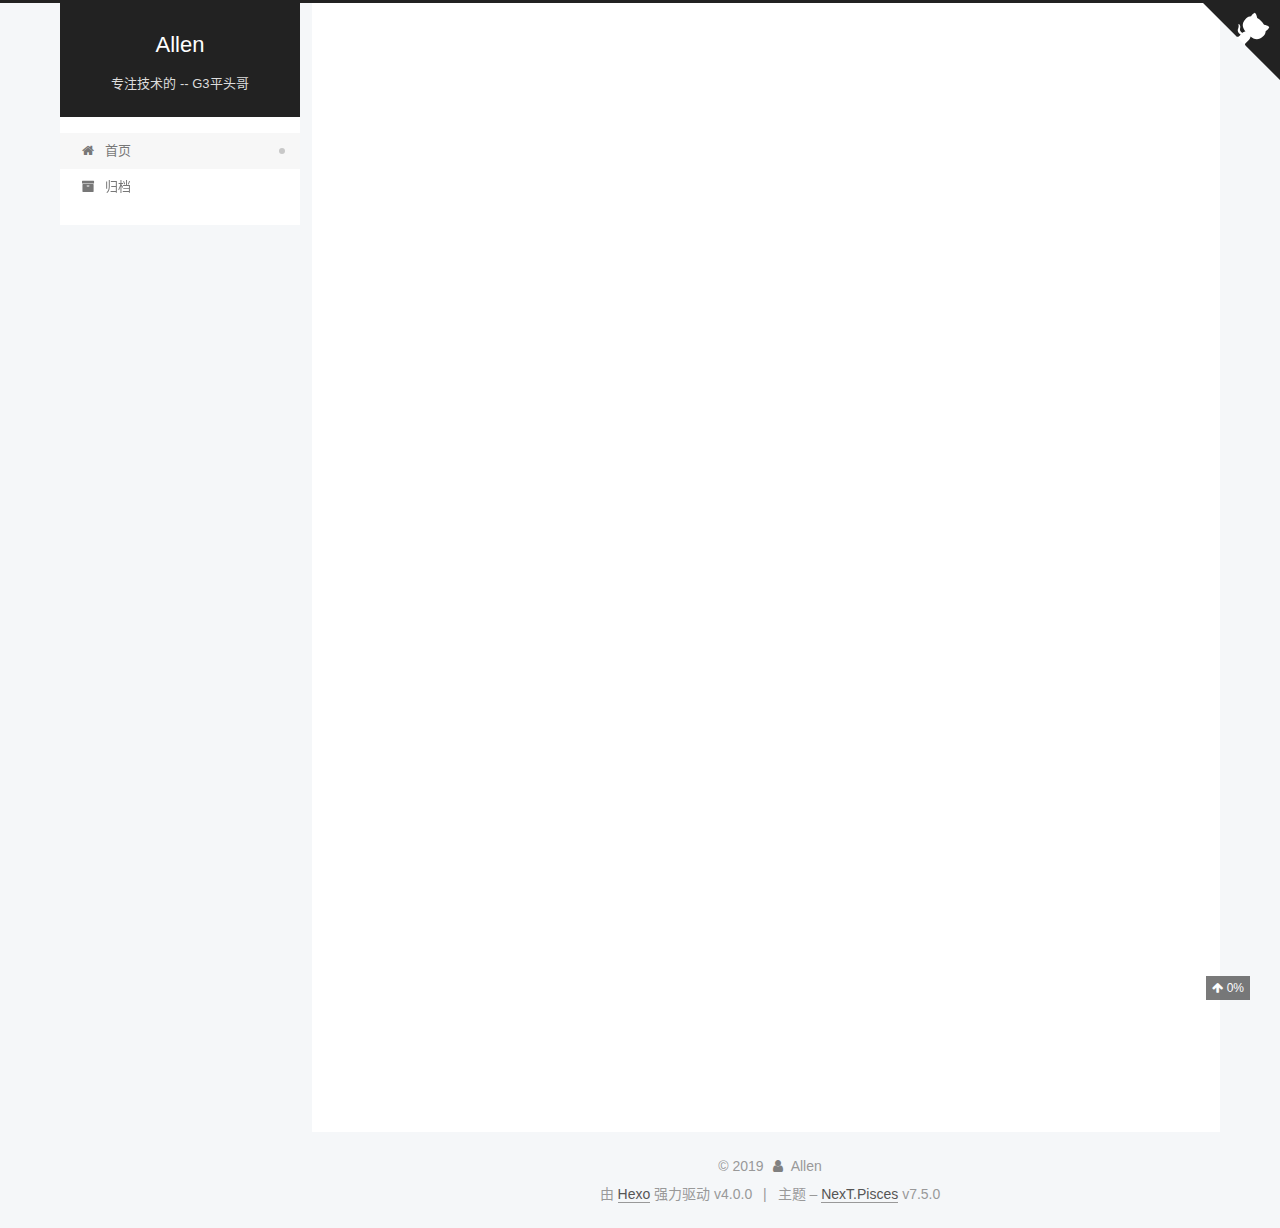
==== commit 6d61516b: "Site updated: 2019-11-23 00:24:57" ====
--- a/index.html
+++ b/index.html
@@ -1,12 +1,51 @@
 <!DOCTYPE html>
-<html>
+<html lang="zh-CN">
 <head>
-  <meta charset="utf-8">
-  
-
-  
-  <title>Allen</title>
-  <meta name="viewport" content="width=device-width, initial-scale=1, maximum-scale=1">
+  <meta charset="UTF-8">
+<meta name="viewport" content="width=device-width, initial-scale=1, maximum-scale=2">
+<meta name="theme-color" content="#222">
+<meta name="generator" content="Hexo 4.0.0">
+  <link rel="apple-touch-icon" sizes="180x180" href="/images/apple-touch-icon-next.png">
+  <link rel="icon" type="image/png" sizes="32x32" href="/images/favicon-32x32-next.png">
+  <link rel="icon" type="image/png" sizes="16x16" href="/images/favicon-16x16-next.png">
+  <link rel="mask-icon" href="/images/logo.svg" color="#222">
+  <link rel="alternate" href="/atom.xml" title="Allen" type="application/atom+xml">
+
+<link rel="stylesheet" href="/css/main.css">
+
+
+<link rel="stylesheet" href="/lib/font-awesome/css/font-awesome.min.css">
+
+
+<script id="hexo-configurations">
+  var NexT = window.NexT || {};
+  var CONFIG = {
+    root: '/',
+    scheme: 'Pisces',
+    version: '7.5.0',
+    exturl: false,
+    sidebar: {"position":"left","display":"post","offset":12,"onmobile":false},
+    copycode: {"enable":false,"show_result":false,"style":null},
+    back2top: {"enable":true,"sidebar":false,"scrollpercent":true},
+    bookmark: {"enable":true,"color":"#222","save":"auto"},
+    fancybox: false,
+    mediumzoom: false,
+    lazyload: false,
+    pangu: false,
+    algolia: {
+      appID: '',
+      apiKey: '',
+      indexName: '',
+      hits: {"per_page":10},
+      labels: {"input_placeholder":"Search for Posts","hits_empty":"We didn't find any results for the search: ${query}","hits_stats":"${hits} results found in ${time} ms"}
+    },
+    localsearch: {"enable":false,"trigger":"auto","top_n_per_article":1,"unescape":false,"preload":false},
+    path: '',
+    motion: {"enable":true,"async":false,"transition":{"post_block":"fadeIn","post_header":"slideDownIn","post_body":"slideDownIn","coll_header":"slideLeftIn","sidebar":"slideUpIn"}},
+    sidebarPadding: 40
+  };
+</script>
+
   <meta name="description" content="Welcome everyone to my blog, I am Allen">
 <meta name="keywords" content="Spark,Python,Flink,CDH,Atlas ...">
 <meta property="og:type" content="website">
@@ -16,179 +55,386 @@
 <meta property="og:description" content="Welcome everyone to my blog, I am Allen">
 <meta property="og:locale" content="zh-CN">
 <meta name="twitter:card" content="summary">
-  
-    <link rel="alternate" href="/atom.xml" title="Allen" type="application/atom+xml">
-  
-  
-    <link rel="icon" href="/favicon.png">
-  
-  
-    <link href="//fonts.googleapis.com/css?family=Source+Code+Pro" rel="stylesheet" type="text/css">
-  
-  <link rel="stylesheet" href="/css/style.css">
+
+<link rel="canonical" href="http://yoursite.com/">
+
+
+<script id="page-configurations">
+  // https://hexo.io/docs/variables.html
+  CONFIG.page = {
+    sidebar: "",
+    isHome: true,
+    isPost: false,
+    isPage: false,
+    isArchive: false
+  };
+</script>
+
+  <title>Allen</title>
+  
+
+
+
+
+
+
+  <noscript>
+  <style>
+  .use-motion .brand,
+  .use-motion .menu-item,
+  .sidebar-inner,
+  .use-motion .post-block,
+  .use-motion .pagination,
+  .use-motion .comments,
+  .use-motion .post-header,
+  .use-motion .post-body,
+  .use-motion .collection-header { opacity: initial; }
+
+  .use-motion .site-title,
+  .use-motion .site-subtitle {
+    opacity: initial;
+    top: initial;
+  }
+
+  .use-motion .logo-line-before i { left: initial; }
+  .use-motion .logo-line-after i { right: initial; }
+  </style>
+</noscript>
+
 </head>
 
-<body>
-  <div id="container">
-    <div id="wrap">
-      <header id="header">
-  <div id="banner"></div>
-  <div id="header-outer" class="outer">
-    <div id="header-title" class="inner">
-      <h1 id="logo-wrap">
-        <a href="/" id="logo">Allen</a>
-      </h1>
+<body itemscope itemtype="http://schema.org/WebPage">
+  <div class="container use-motion">
+    <div class="headband"></div>
+
+    <header class="header" itemscope itemtype="http://schema.org/WPHeader">
+      <div class="header-inner"><div class="site-brand-container">
+  <div class="site-meta">
+
+    <div>
+      <a href="/" class="brand" rel="start">
+        <span class="logo-line-before"><i></i></span>
+        <span class="site-title">Allen</span>
+        <span class="logo-line-after"><i></i></span>
+      </a>
+    </div>
+        <p class="site-subtitle">专注技术的 -- G3平头哥</p>
+  </div>
+
+  <div class="site-nav-toggle">
+    <div class="toggle" aria-label="切换导航栏">
+      <span class="toggle-line toggle-line-first"></span>
+      <span class="toggle-line toggle-line-middle"></span>
+      <span class="toggle-line toggle-line-last"></span>
+    </div>
+  </div>
+</div>
+
+
+<nav class="site-nav">
+  
+  <ul id="menu" class="menu">
+        <li class="menu-item menu-item-home">
+
+    <a href="/" rel="section"><i class="fa fa-fw fa-home"></i>首页</a>
+
+  </li>
+        <li class="menu-item menu-item-archives">
+
+    <a href="/archives/" rel="section"><i class="fa fa-fw fa-archive"></i>归档</a>
+
+  </li>
+  </ul>
+
+</nav>
+</div>
+    </header>
+
+    
+  <div class="back-to-top">
+    <i class="fa fa-arrow-up"></i>
+    <span>0%</span>
+  </div>
+  <div class="reading-progress-bar"></div>
+  <a role="button" class="book-mark-link book-mark-link-fixed"></a>
+
+  <a href="https://github.com/25Allen/" class="github-corner" title="Allen&#39;GitHub" aria-label="Allen&#39;GitHub" rel="noopener" target="_blank"><svg width="80" height="80" viewBox="0 0 250 250" aria-hidden="true"><path d="M0,0 L115,115 L130,115 L142,142 L250,250 L250,0 Z"></path><path d="M128.3,109.0 C113.8,99.7 119.0,89.6 119.0,89.6 C122.0,82.7 120.5,78.6 120.5,78.6 C119.2,72.0 123.4,76.3 123.4,76.3 C127.3,80.9 125.5,87.3 125.5,87.3 C122.9,97.6 130.6,101.9 134.4,103.2" fill="currentColor" style="transform-origin: 130px 106px;" class="octo-arm"></path><path d="M115.0,115.0 C114.9,115.1 118.7,116.5 119.8,115.4 L133.7,101.6 C136.9,99.2 139.9,98.4 142.2,98.6 C133.8,88.0 127.5,74.4 143.8,58.0 C148.5,53.4 154.0,51.2 159.7,51.0 C160.3,49.4 163.2,43.6 171.4,40.1 C171.4,40.1 176.1,42.5 178.8,56.2 C183.1,58.6 187.2,61.8 190.9,65.4 C194.5,69.0 197.7,73.2 200.1,77.6 C213.8,80.2 216.3,84.9 216.3,84.9 C212.7,93.1 206.9,96.0 205.4,96.6 C205.1,102.4 203.0,107.8 198.3,112.5 C181.9,128.9 168.3,122.5 157.7,114.1 C157.9,116.9 156.7,120.9 152.7,124.9 L141.0,136.5 C139.8,137.7 141.6,141.9 141.8,141.8 Z" fill="currentColor" class="octo-body"></path></svg></a>
+
+
+    <main class="main">
+      <div class="main-inner">
+        <div class="content-wrap">
+          
+
+          <div class="content">
+            
+
+  <div class="posts-expand">
+        
+  
+  
+  <article itemscope itemtype="http://schema.org/Article" class="post-block home" lang="zh-CN">
+    <link itemprop="mainEntityOfPage" href="http://yoursite.com/2019/11/22/hello-world/">
+
+    <span hidden itemprop="author" itemscope itemtype="http://schema.org/Person">
+      <meta itemprop="image" content="/images/avatar.gif">
+      <meta itemprop="name" content="Allen">
+      <meta itemprop="description" content="Welcome everyone to my blog, I am Allen">
+    </span>
+
+    <span hidden itemprop="publisher" itemscope itemtype="http://schema.org/Organization">
+      <meta itemprop="name" content="Allen">
+    </span>
+      <header class="post-header">
+        <h1 class="post-title" itemprop="name headline">
+          
+            <a href="/2019/11/22/hello-world/" class="post-title-link" itemprop="url">Hello World</a>
+        </h1>
+
+        <div class="post-meta">
+            <span class="post-meta-item">
+              <span class="post-meta-item-icon">
+                <i class="fa fa-calendar-o"></i>
+              </span>
+              <span class="post-meta-item-text">发表于</span>
+
+              <time title="创建时间：2019-11-22 22:47:07" itemprop="dateCreated datePublished" datetime="2019-11-22T22:47:07+08:00">2019-11-22</time>
+            </span>
+
+          
+
+        </div>
+      </header>
+
+    
+    
+    
+    <div class="post-body" itemprop="articleBody">
+
       
-        <h2 id="subtitle-wrap">
-          <a href="/" id="subtitle">专注技术的 -- G3平头哥</a>
-        </h2>
+          <p>Welcome to <a href="https://hexo.io/" target="_blank" rel="noopener">Hexo</a>! This is your very first post. Check <a href="https://hexo.io/docs/" target="_blank" rel="noopener">documentation</a> for more info. If you get any problems when using Hexo, you can find the answer in <a href="https://hexo.io/docs/troubleshooting.html" target="_blank" rel="noopener">troubleshooting</a> or you can ask me on <a href="https://github.com/hexojs/hexo/issues" target="_blank" rel="noopener">GitHub</a>.</p>
+<h2 id="Quick-Start"><a href="#Quick-Start" class="headerlink" title="Quick Start"></a>Quick Start</h2><h3 id="Create-a-new-post"><a href="#Create-a-new-post" class="headerlink" title="Create a new post"></a>Create a new post</h3><figure class="highlight bash"><table><tr><td class="gutter"><pre><span class="line">1</span><br></pre></td><td class="code"><pre><span class="line">$ hexo new <span class="string">"My New Post"</span></span><br></pre></td></tr></table></figure>
+<p>More info: <a href="https://hexo.io/docs/writing.html" target="_blank" rel="noopener">Writing</a></p>
+<h3 id="Run-server"><a href="#Run-server" class="headerlink" title="Run server"></a>Run server</h3><figure class="highlight bash"><table><tr><td class="gutter"><pre><span class="line">1</span><br></pre></td><td class="code"><pre><span class="line">$ hexo server</span><br></pre></td></tr></table></figure>
+<p>More info: <a href="https://hexo.io/docs/server.html" target="_blank" rel="noopener">Server</a></p>
+<h3 id="Generate-static-files"><a href="#Generate-static-files" class="headerlink" title="Generate static files"></a>Generate static files</h3><figure class="highlight bash"><table><tr><td class="gutter"><pre><span class="line">1</span><br></pre></td><td class="code"><pre><span class="line">$ hexo generate</span><br></pre></td></tr></table></figure>
+<p>More info: <a href="https://hexo.io/docs/generating.html" target="_blank" rel="noopener">Generating</a></p>
+<h3 id="Deploy-to-remote-sites"><a href="#Deploy-to-remote-sites" class="headerlink" title="Deploy to remote sites"></a>Deploy to remote sites</h3><figure class="highlight bash"><table><tr><td class="gutter"><pre><span class="line">1</span><br></pre></td><td class="code"><pre><span class="line">$ hexo deploy</span><br></pre></td></tr></table></figure>
+<p>More info: <a href="https://hexo.io/docs/one-command-deployment.html" target="_blank" rel="noopener">Deployment</a></p>
+
       
     </div>
-    <div id="header-inner" class="inner">
-      <nav id="main-nav">
-        <a id="main-nav-toggle" class="nav-icon"></a>
+
+    
+    
+    
+      <footer class="post-footer">
+        <div class="post-eof"></div>
+      </footer>
+  </article>
+  
+  
+  
+
+  </div>
+
+  
+
+
+
+          </div>
+          
+
+        </div>
+          
+  
+  <div class="toggle sidebar-toggle">
+    <span class="toggle-line toggle-line-first"></span>
+    <span class="toggle-line toggle-line-middle"></span>
+    <span class="toggle-line toggle-line-last"></span>
+  </div>
+
+  <aside class="sidebar">
+    <div class="sidebar-inner">
+
+      <ul class="sidebar-nav motion-element">
+        <li class="sidebar-nav-toc">
+          文章目录
+        </li>
+        <li class="sidebar-nav-overview">
+          站点概览
+        </li>
+      </ul>
+
+      <!--noindex-->
+      <div class="post-toc-wrap sidebar-panel">
+      </div>
+      <!--/noindex-->
+
+      <div class="site-overview-wrap sidebar-panel">
+        <div class="site-author motion-element" itemprop="author" itemscope itemtype="http://schema.org/Person">
+  <p class="site-author-name" itemprop="name">Allen</p>
+  <div class="site-description" itemprop="description">Welcome everyone to my blog, I am Allen</div>
+</div>
+<div class="site-state-wrap motion-element">
+  <nav class="site-state">
+      <div class="site-state-item site-state-posts">
+          <a href="/archives/">
         
-          <a class="main-nav-link" href="/">Home</a>
+          <span class="site-state-item-count">1</span>
+          <span class="site-state-item-name">日志</span>
+        </a>
+      </div>
+  </nav>
+</div>
+  <div class="feed-link motion-element">
+    <a href="/atom.xml" rel="alternate">
+      <i class="fa fa-rss"></i>RSS
+    </a>
+  </div>
+
+
+
+      </div>
+
+    </div>
+  </aside>
+  <div id="sidebar-dimmer"></div>
+
+
+      </div>
+    </main>
+
+    <footer class="footer">
+      <div class="footer-inner">
         
-          <a class="main-nav-link" href="/archives">Archives</a>
+
+<div class="copyright">
+  
+  &copy; 
+  <span itemprop="copyrightYear">2019</span>
+  <span class="with-love">
+    <i class="fa fa-user"></i>
+  </span>
+  <span class="author" itemprop="copyrightHolder">Allen</span>
+</div>
+  <div class="powered-by">由 <a href="https://hexo.io/" class="theme-link" rel="noopener" target="_blank">Hexo</a> 强力驱动 v4.0.0
+  </div>
+  <span class="post-meta-divider">|</span>
+  <div class="theme-info">主题 – <a href="https://pisces.theme-next.org/" class="theme-link" rel="noopener" target="_blank">NexT.Pisces</a> v7.5.0
+  </div>
+
         
-      </nav>
-      <nav id="sub-nav">
-        
-          <a id="nav-rss-link" class="nav-icon" href="/atom.xml" title="RSS Feed"></a>
-        
-        <a id="nav-search-btn" class="nav-icon" title="搜索"></a>
-      </nav>
-      <div id="search-form-wrap">
-        <form action="//google.com/search" method="get" accept-charset="UTF-8" class="search-form"><input type="search" name="q" class="search-form-input" placeholder="Search"><button type="submit" class="search-form-submit">&#xF002;</button><input type="hidden" name="sitesearch" value="http://yoursite.com"></form>
-      </div>
-    </div>
-  </div>
-</header>
-      <div class="outer">
-        <section id="main">
-  
-    <article id="post-hello-world" class="article article-type-post" itemscope itemprop="blogPost">
-  <div class="article-meta">
-    <a href="/2019/11/22/hello-world/" class="article-date">
-  <time datetime="2019-11-22T14:47:07.296Z" itemprop="datePublished">2019-11-22</time>
-</a>
-    
-  </div>
-  <div class="article-inner">
-    
-    
-      <header class="article-header">
-        
-  
-    <h1 itemprop="name">
-      <a class="article-title" href="/2019/11/22/hello-world/">Hello World</a>
-    </h1>
-  
-
-      </header>
-    
-    <div class="article-entry" itemprop="articleBody">
-      
-        <p>Welcome to <a href="https://hexo.io/" target="_blank" rel="noopener">Hexo</a>! This is your very first post. Check <a href="https://hexo.io/docs/" target="_blank" rel="noopener">documentation</a> for more info. If you get any problems when using Hexo, you can find the answer in <a href="https://hexo.io/docs/troubleshooting.html" target="_blank" rel="noopener">troubleshooting</a> or you can ask me on <a href="https://github.com/hexojs/hexo/issues" target="_blank" rel="noopener">GitHub</a>.</p>
-<h2 id="Quick-Start"><a href="#Quick-Start" class="headerlink" title="Quick Start"></a>Quick Start</h2><h3 id="Create-a-new-post"><a href="#Create-a-new-post" class="headerlink" title="Create a new post"></a>Create a new post</h3><figure class="highlight bash"><table><tr><td class="gutter"><pre><span class="line">1</span><br></pre></td><td class="code"><pre><span class="line">$ hexo new <span class="string">"My New Post"</span></span><br></pre></td></tr></table></figure>
-
-<p>More info: <a href="https://hexo.io/docs/writing.html" target="_blank" rel="noopener">Writing</a></p>
-<h3 id="Run-server"><a href="#Run-server" class="headerlink" title="Run server"></a>Run server</h3><figure class="highlight bash"><table><tr><td class="gutter"><pre><span class="line">1</span><br></pre></td><td class="code"><pre><span class="line">$ hexo server</span><br></pre></td></tr></table></figure>
-
-<p>More info: <a href="https://hexo.io/docs/server.html" target="_blank" rel="noopener">Server</a></p>
-<h3 id="Generate-static-files"><a href="#Generate-static-files" class="headerlink" title="Generate static files"></a>Generate static files</h3><figure class="highlight bash"><table><tr><td class="gutter"><pre><span class="line">1</span><br></pre></td><td class="code"><pre><span class="line">$ hexo generate</span><br></pre></td></tr></table></figure>
-
-<p>More info: <a href="https://hexo.io/docs/generating.html" target="_blank" rel="noopener">Generating</a></p>
-<h3 id="Deploy-to-remote-sites"><a href="#Deploy-to-remote-sites" class="headerlink" title="Deploy to remote sites"></a>Deploy to remote sites</h3><figure class="highlight bash"><table><tr><td class="gutter"><pre><span class="line">1</span><br></pre></td><td class="code"><pre><span class="line">$ hexo deploy</span><br></pre></td></tr></table></figure>
-
-<p>More info: <a href="https://hexo.io/docs/one-command-deployment.html" target="_blank" rel="noopener">Deployment</a></p>
-
-      
-    </div>
-    <footer class="article-footer">
-      <a data-url="http://yoursite.com/2019/11/22/hello-world/" data-id="ck3aam2vd0000i8b995w6gcnc" class="article-share-link">Share</a>
-      
-      
-    </footer>
-  </div>
-  
-</article>
-
-
-  
-
-
-</section>
-        
-          <aside id="sidebar">
-  
-    
-
-  
-    
-
-  
-    
-  
-    
-  <div class="widget-wrap">
-    <h3 class="widget-title">归档</h3>
-    <div class="widget">
-      <ul class="archive-list"><li class="archive-list-item"><a class="archive-list-link" href="/archives/2019/11/">十一月 2019</a></li></ul>
-    </div>
-  </div>
-
-
-  
-    
-  <div class="widget-wrap">
-    <h3 class="widget-title">最新文章</h3>
-    <div class="widget">
-      <ul>
-        
-          <li>
-            <a href="/2019/11/22/hello-world/">Hello World</a>
-          </li>
-        
-      </ul>
-    </div>
-  </div>
-
-  
-</aside>
+
+
+
+
+
+
+
+
+
+
+
+
         
       </div>
-      <footer id="footer">
-  
-  <div class="outer">
-    <div id="footer-info" class="inner">
-      &copy; 2019 Allen<br>
-      Powered by <a href="http://hexo.io/" target="_blank">Hexo</a>
+    </footer>
+  </div>
+
+  
+  <script src="/lib/anime.min.js"></script>
+  <script src="/lib/pjax/pjax.min.js"></script>
+  <script src="/lib/velocity/velocity.min.js"></script>
+  <script src="/lib/velocity/velocity.ui.min.js"></script>
+<script src="/js/utils.js"></script><script src="/js/motion.js"></script>
+<script src="/js/schemes/pisces.js"></script>
+<script src="/js/next-boot.js"></script><script src="/js/bookmark.js"></script>
+  <script>
+var pjax = new Pjax({
+  selectors: [
+    'head title',
+    '#page-configurations',
+    '.content-wrap',
+    '.post-toc-wrap',
+    '#pjax'
+  ],
+  switches: {
+    '.post-toc-wrap': Pjax.switches.innerHTML
+  },
+  analytics: false,
+  cacheBust: false,
+  scrollTo : !CONFIG.bookmark.enable
+});
+
+window.addEventListener('pjax:success', () => {
+  document.querySelectorAll('script[pjax], script#page-configurations, #pjax script').forEach(element => {
+    var code = element.text || element.textContent || element.innerHTML || '';
+    var parent = element.parentNode;
+    parent.removeChild(element);
+    var script = document.createElement('script');
+    if (element.id) {
+      script.id = element.id;
+    }
+    if (element.className) {
+      script.className = element.className;
+    }
+    if (element.type) {
+      script.type = element.type;
+    }
+    if (element.src) {
+      script.src = element.src;
+      // Force synchronous loading of peripheral JS.
+      script.async = false;
+    }
+    if (element.getAttribute('pjax') !== null) {
+      element.setAttribute('pjax', '');
+    }
+    if (code !== '') {
+      script.appendChild(document.createTextNode(code));
+    }
+    parent.appendChild(script);
+  });
+  NexT.boot.refresh();
+  // Define Motion Sequence & Bootstrap Motion.
+  if (CONFIG.motion.enable) {
+    NexT.motion.integrator
+      .init()
+      .add(NexT.motion.middleWares.postList)
+      .bootstrap();
+  }
+  NexT.utils.updateSidebarPosition();
+});
+</script>
+
+
+
+
+  
+
+
+
+
+
+
+
+
+
+
+
+
+
+
+
+    <div id="pjax">
+
+  
+
+  
+
+  
+
+
     </div>
-  </div>
-</footer>
-    </div>
-    <nav id="mobile-nav">
-  
-    <a href="/" class="mobile-nav-link">Home</a>
-  
-    <a href="/archives" class="mobile-nav-link">Archives</a>
-  
-</nav>
-    
-
-<script src="//ajax.googleapis.com/ajax/libs/jquery/2.0.3/jquery.min.js"></script>
-
-
-  <link rel="stylesheet" href="/fancybox/jquery.fancybox.css">
-  <script src="/fancybox/jquery.fancybox.pack.js"></script>
-
-
-<script src="/js/script.js"></script>
-
-
-
-  </div>
 </body>
-</html>+</html>
--- a/css/main.css
+++ b/css/main.css
@@ -0,0 +1,2587 @@
+html {
+  line-height: 1.15; /* 1 */
+  -webkit-text-size-adjust: 100%; /* 2 */
+}
+body {
+  margin: 0;
+}
+main {
+  display: block;
+}
+h1 {
+  font-size: 2em;
+  margin: 0.67em 0;
+}
+hr {
+  box-sizing: content-box; /* 1 */
+  height: 0; /* 1 */
+  overflow: visible; /* 2 */
+}
+pre {
+  font-family: monospace, monospace; /* 1 */
+  font-size: 1em; /* 2 */
+}
+a {
+  background: transparent;
+}
+abbr[title] {
+  border-bottom: none; /* 1 */
+  text-decoration: underline; /* 2 */
+  text-decoration: underline dotted; /* 2 */
+}
+b,
+strong {
+  font-weight: bolder;
+}
+code,
+kbd,
+samp {
+  font-family: monospace, monospace; /* 1 */
+  font-size: 1em; /* 2 */
+}
+small {
+  font-size: 80%;
+}
+sub,
+sup {
+  font-size: 75%;
+  line-height: 0;
+  position: relative;
+  vertical-align: baseline;
+}
+sub {
+  bottom: -0.25em;
+}
+sup {
+  top: -0.5em;
+}
+img {
+  border-style: none;
+}
+button,
+input,
+optgroup,
+select,
+textarea {
+  font-family: inherit; /* 1 */
+  font-size: 100%; /* 1 */
+  line-height: 1.15; /* 1 */
+  margin: 0; /* 2 */
+}
+button,
+input {
+/* 1 */
+  overflow: visible;
+}
+button,
+select {
+/* 1 */
+  text-transform: none;
+}
+button,
+[type='button'],
+[type='reset'],
+[type='submit'] {
+  -webkit-appearance: button;
+}
+button::-moz-focus-inner,
+[type='button']::-moz-focus-inner,
+[type='reset']::-moz-focus-inner,
+[type='submit']::-moz-focus-inner {
+  border-style: none;
+  padding: 0;
+}
+button:-moz-focusring,
+[type='button']:-moz-focusring,
+[type='reset']:-moz-focusring,
+[type='submit']:-moz-focusring {
+  outline: 1px dotted ButtonText;
+}
+fieldset {
+  padding: 0.35em 0.75em 0.625em;
+}
+legend {
+  box-sizing: border-box; /* 1 */
+  color: inherit; /* 2 */
+  display: table; /* 1 */
+  max-width: 100%; /* 1 */
+  padding: 0; /* 3 */
+  white-space: normal; /* 1 */
+}
+progress {
+  vertical-align: baseline;
+}
+textarea {
+  overflow: auto;
+}
+[type='checkbox'],
+[type='radio'] {
+  box-sizing: border-box; /* 1 */
+  padding: 0; /* 2 */
+}
+[type='number']::-webkit-inner-spin-button,
+[type='number']::-webkit-outer-spin-button {
+  height: auto;
+}
+[type='search'] {
+  outline-offset: -2px; /* 2 */
+  -webkit-appearance: textfield; /* 1 */
+}
+[type='search']::-webkit-search-decoration {
+  -webkit-appearance: none;
+}
+::-webkit-file-upload-button {
+  font: inherit; /* 2 */
+  -webkit-appearance: button; /* 1 */
+}
+details {
+  display: block;
+}
+summary {
+  display: list-item;
+}
+template {
+  display: none;
+}
+[hidden] {
+  display: none;
+}
+::selection {
+  background: #262a30;
+  color: #fff;
+}
+html,
+body {
+  height: 100%;
+}
+body {
+  background: #f5f7f9;
+  color: #555;
+  font-family: 'Lato', "PingFang SC", "Microsoft YaHei", sans-serif;
+  font-size: 1em;
+  line-height: 2;
+}
+@media (max-width: 991px) {
+  body {
+    padding-left: 0 !important;
+    padding-right: 0 !important;
+  }
+}
+h1,
+h2,
+h3,
+h4,
+h5,
+h6 {
+  font-family: 'Lato', "PingFang SC", "Microsoft YaHei", sans-serif;
+  font-weight: bold;
+  line-height: 1.5;
+  margin: 20px 0 15px;
+  padding: 0;
+}
+h1 {
+  font-size: 1.5em;
+}
+h2 {
+  font-size: 1.375em;
+}
+h3 {
+  font-size: 1.25em;
+}
+h4 {
+  font-size: 1.125em;
+}
+h5 {
+  font-size: 1em;
+}
+h6 {
+  font-size: 0.875em;
+}
+p {
+  margin: 0 0 20px 0;
+}
+a,
+span.exturl {
+  border-bottom: 1px solid #999;
+  color: #555;
+  outline: 0;
+  text-decoration: none;
+  overflow-wrap: break-word;
+  word-wrap: break-word;
+  cursor: pointer;
+}
+a:hover,
+span.exturl:hover {
+  border-bottom-color: #222;
+  color: #222;
+}
+iframe,
+img,
+video {
+  display: block;
+  margin-left: auto;
+  margin-right: auto;
+  max-width: 100%;
+}
+hr {
+  background-color: #ddd;
+  background-image: repeating-linear-gradient(-45deg, #fff, #fff 4px, transparent 4px, transparent 8px);
+  border: 0;
+  height: 3px;
+  margin: 40px 0;
+}
+blockquote {
+  border-left: 4px solid #ddd;
+  color: #666;
+  margin: 0;
+  padding: 0 15px;
+}
+blockquote cite::before {
+  content: '-';
+  padding: 0 5px;
+}
+dt {
+  font-weight: 700;
+}
+dd {
+  margin: 0;
+  padding: 0;
+}
+kbd {
+  background-color: #f5f5f5;
+  background-image: linear-gradient(#eee, #fff, #eee);
+  border: 1px solid #ccc;
+  border-radius: 0.2em;
+  box-shadow: 0.1em 0.1em 0.2em rgba(0,0,0,0.1);
+  font-family: inherit;
+  padding: 0.1em 0.3em;
+  white-space: nowrap;
+}
+.table-container {
+  -webkit-overflow-scrolling: touch;
+  overflow: auto;
+}
+table {
+  border-collapse: collapse;
+  border-spacing: 0;
+  font-size: 0.875em;
+  margin: 0 0 20px 0;
+  width: 100%;
+}
+tbody tr:nth-of-type(odd) {
+  background: #f9f9f9;
+}
+tbody tr:hover {
+  background: #f5f5f5;
+}
+caption,
+th,
+td {
+  font-weight: normal;
+  padding: 8px;
+  text-align: left;
+  vertical-align: middle;
+}
+th,
+td {
+  border: 1px solid #ddd;
+  border-bottom: 3px solid #ddd;
+}
+th {
+  font-weight: 700;
+  padding-bottom: 10px;
+}
+td {
+  border-bottom-width: 1px;
+}
+.btn {
+  background: #fff;
+  border: 2px solid #555;
+  border-radius: 2px;
+  color: #555;
+  display: inline-block;
+  font-size: 0.875em;
+  line-height: 2;
+  padding: 0 20px;
+  text-decoration: none;
+  transition-property: background-color;
+  transition-delay: 0s;
+  transition-duration: 0.2s;
+  transition-timing-function: ease-in-out;
+}
+.btn:hover {
+  background: #222;
+  border-color: #222;
+  color: #fff;
+}
+.btn + .btn {
+  margin: 0 0 8px 8px;
+}
+.btn .fa-fw {
+  text-align: left;
+  width: 1.285714285714286em;
+}
+.toggle {
+  line-height: 0;
+}
+.toggle .toggle-line {
+  background: #fff;
+  display: inline-block;
+  height: 2px;
+  left: 0;
+  position: relative;
+  top: 0;
+  transition: all 0.4s;
+  vertical-align: top;
+  width: 100%;
+}
+.toggle .toggle-line:not(:first-child) {
+  margin-top: 3px;
+}
+.toggle.toggle-arrow .toggle-line-first {
+  left: 50%;
+  top: 2px;
+  transform: rotate(45deg);
+  width: 50%;
+}
+.toggle.toggle-arrow .toggle-line-middle {
+  left: 2px;
+  width: 90%;
+}
+.toggle.toggle-arrow .toggle-line-last {
+  left: 50%;
+  top: -2px;
+  transform: rotate(-45deg);
+  width: 50%;
+}
+.toggle.toggle-close .toggle-line-first {
+  transform: rotate(-45deg);
+  top: 5px;
+}
+.toggle.toggle-close .toggle-line-middle {
+  opacity: 0;
+}
+.toggle.toggle-close .toggle-line-last {
+  transform: rotate(45deg);
+  top: -5px;
+}
+.highlight,
+pre {
+  background: #f7f7f7;
+  color: #4d4d4c;
+  line-height: 1.6;
+  margin: 0 auto 20px;
+}
+pre,
+code {
+  font-family: consolas, Menlo, monospace, "PingFang SC", "Microsoft YaHei";
+}
+code {
+  background: #eee;
+  border-radius: 3px;
+  color: #555;
+  padding: 2px 4px;
+  overflow-wrap: break-word;
+  word-wrap: break-word;
+}
+.highlight *::selection {
+  background: #d6d6d6;
+}
+.highlight pre {
+  border: 0;
+  margin: 0;
+  padding: 0;
+}
+.highlight table {
+  border: 0;
+  margin: 0;
+  width: auto;
+}
+.highlight tr:first-child pre {
+  padding-top: 10px;
+}
+.highlight tr:last-child pre {
+  padding-bottom: 10px;
+}
+.highlight td {
+  border: 0;
+  padding: 0;
+}
+.highlight figcaption {
+  background: #eee;
+  color: #4d4d4c;
+  font-size: 0.875em;
+  line-height: 1.2;
+  padding: 0.5em;
+}
+.highlight figcaption::before,
+.highlight figcaption::after {
+  content: ' ';
+  display: table;
+}
+.highlight figcaption::after {
+  clear: both;
+}
+.highlight figcaption a {
+  color: #4d4d4c;
+  float: right;
+}
+.highlight figcaption a:hover {
+  border-bottom-color: #4d4d4c;
+}
+.highlight .gutter pre {
+  background: #eff2f3;
+  color: #869194;
+  padding-left: 10px;
+  padding-right: 10px;
+  text-align: right;
+  -moz-user-select: none;
+  -ms-user-select: none;
+  -webkit-user-select: none;
+  user-select: none;
+}
+.highlight .code pre {
+  background: #f7f7f7;
+  padding-left: 10px;
+  width: 100%;
+}
+.gist table {
+  width: auto;
+}
+.gist table td {
+  border: 0;
+}
+pre {
+  overflow: auto;
+  padding: 10px;
+}
+pre code {
+  background: none;
+  color: #4d4d4c;
+  font-size: 0.875em;
+  padding: 0;
+  text-shadow: none;
+}
+pre .deletion {
+  background: #fdd;
+}
+pre .addition {
+  background: #dfd;
+}
+pre .meta {
+  color: #eab700;
+  -moz-user-select: none;
+  -ms-user-select: none;
+  -webkit-user-select: none;
+  user-select: none;
+}
+pre .comment {
+  color: #8e908c;
+}
+pre .variable,
+pre .attribute,
+pre .tag,
+pre .name,
+pre .regexp,
+pre .ruby .constant,
+pre .xml .tag .title,
+pre .xml .pi,
+pre .xml .doctype,
+pre .html .doctype,
+pre .css .id,
+pre .css .class,
+pre .css .pseudo {
+  color: #c82829;
+}
+pre .number,
+pre .preprocessor,
+pre .built_in,
+pre .builtin-name,
+pre .literal,
+pre .params,
+pre .constant,
+pre .command {
+  color: #f5871f;
+}
+pre .ruby .class .title,
+pre .css .rules .attribute,
+pre .string,
+pre .symbol,
+pre .value,
+pre .inheritance,
+pre .header,
+pre .ruby .symbol,
+pre .xml .cdata,
+pre .special,
+pre .formula {
+  color: #718c00;
+}
+pre .title,
+pre .css .hexcolor {
+  color: #3e999f;
+}
+pre .function,
+pre .python .decorator,
+pre .python .title,
+pre .ruby .function .title,
+pre .ruby .title .keyword,
+pre .perl .sub,
+pre .javascript .title,
+pre .coffeescript .title {
+  color: #4271ae;
+}
+pre .keyword,
+pre .javascript .function {
+  color: #8959a8;
+}
+.blockquote-center {
+  border-left: none;
+  margin: 40px 0;
+  padding: 0;
+  position: relative;
+  text-align: center;
+}
+.blockquote-center::before,
+.blockquote-center::after {
+  background-repeat: no-repeat;
+  background-size: 22px 22px;
+  content: ' ';
+  display: block;
+  height: 24px;
+  opacity: 0.2;
+  position: absolute;
+  width: 100%;
+}
+.blockquote-center::before {
+  background-image: url("../images/quote-l.svg");
+  background-position: 0 -6px;
+  border-top: 1px solid #ccc;
+  top: -20px;
+}
+.blockquote-center::after {
+  background-image: url("../images/quote-r.svg");
+  background-position: 100% 8px;
+  border-bottom: 1px solid #ccc;
+  bottom: -20px;
+}
+.blockquote-center p,
+.blockquote-center div {
+  text-align: center;
+}
+.post-body .group-picture img {
+  border: 0;
+  margin: 0 auto;
+  padding: 0 3px;
+}
+.group-picture-row {
+  margin-bottom: 6px;
+  overflow: hidden;
+}
+.group-picture-column {
+  float: left;
+  margin-bottom: 10px;
+}
+.post-body .label {
+  display: inline;
+  padding: 0 2px;
+}
+.post-body .label.default {
+  background: #f0f0f0;
+}
+.post-body .label.primary {
+  background: #efe6f7;
+}
+.post-body .label.info {
+  background: #e5f2f8;
+}
+.post-body .label.success {
+  background: #e7f4e9;
+}
+.post-body .label.warning {
+  background: #fcf6e1;
+}
+.post-body .label.danger {
+  background: #fae8eb;
+}
+.post-body .tabs {
+  margin-bottom: 20px;
+}
+.post-body .tabs,
+.tabs-comment {
+  display: block;
+  padding-top: 10px;
+  position: relative;
+}
+.post-body .tabs ul.nav-tabs,
+.tabs-comment ul.nav-tabs {
+  display: flex;
+  flex-wrap: wrap;
+  margin: 0;
+  margin-bottom: -1px;
+  padding: 0;
+}
+@media (max-width: 413px) {
+  .post-body .tabs ul.nav-tabs,
+  .tabs-comment ul.nav-tabs {
+    display: block;
+    margin-bottom: 5px;
+  }
+}
+.post-body .tabs ul.nav-tabs li.tab,
+.tabs-comment ul.nav-tabs li.tab {
+  background: #fff;
+  border-bottom: 1px solid #ddd;
+  border-left: 1px solid transparent;
+  border-right: 1px solid transparent;
+  border-top: 3px solid transparent;
+  flex-grow: 1;
+  list-style-type: none;
+}
+@media (max-width: 413px) {
+  .post-body .tabs ul.nav-tabs li.tab,
+  .tabs-comment ul.nav-tabs li.tab {
+    border-bottom: 1px solid transparent;
+    border-left: 3px solid transparent;
+    border-right: 1px solid transparent;
+    border-top: 1px solid transparent;
+  }
+}
+.post-body .tabs ul.nav-tabs li.tab a,
+.tabs-comment ul.nav-tabs li.tab a {
+  border-bottom: initial;
+  display: block;
+  line-height: 1.8;
+  outline: 0;
+  padding: 0.25em 0.75em;
+  text-align: center;
+  transition-delay: 0s;
+  transition-duration: 0.2s;
+  transition-timing-function: ease-out;
+}
+.post-body .tabs ul.nav-tabs li.tab a i,
+.tabs-comment ul.nav-tabs li.tab a i {
+  width: 1.285714285714286em;
+}
+.post-body .tabs ul.nav-tabs li.tab.active,
+.tabs-comment ul.nav-tabs li.tab.active {
+  border-bottom: 1px solid transparent;
+  border-left: 1px solid #ddd;
+  border-right: 1px solid #ddd;
+  border-top: 3px solid #fc6423;
+}
+@media (max-width: 413px) {
+  .post-body .tabs ul.nav-tabs li.tab.active,
+  .tabs-comment ul.nav-tabs li.tab.active {
+    border-bottom: 1px solid #ddd;
+    border-left: 3px solid #fc6423;
+    border-right: 1px solid #ddd;
+    border-top: 1px solid #ddd;
+  }
+}
+.post-body .tabs ul.nav-tabs li.tab.active a,
+.tabs-comment ul.nav-tabs li.tab.active a {
+  color: #555;
+  cursor: default;
+}
+.post-body .tabs .tab-content .tab-pane,
+.tabs-comment .tab-content .tab-pane {
+  border: 1px solid #ddd;
+  padding: 20px 20px 0 20px;
+}
+.post-body .tabs .tab-content .tab-pane:not(.active),
+.tabs-comment .tab-content .tab-pane:not(.active) {
+  display: none;
+}
+.post-body .tabs .tab-content .tab-pane.active,
+.tabs-comment .tab-content .tab-pane.active {
+  display: block;
+}
+.post-body .note {
+  margin-bottom: 20px;
+  padding: 15px;
+  position: relative;
+  border: 1px solid #eee;
+  border-left-width: 5px;
+  border-radius: 3px;
+}
+.post-body .note h2,
+.post-body .note h3,
+.post-body .note h4,
+.post-body .note h5,
+.post-body .note h6 {
+  margin-top: 0;
+  border-bottom: initial;
+  margin-bottom: 0;
+  padding-top: 0;
+}
+.post-body .note p:first-child,
+.post-body .note ul:first-child,
+.post-body .note ol:first-child,
+.post-body .note table:first-child,
+.post-body .note pre:first-child,
+.post-body .note blockquote:first-child,
+.post-body .note img:first-child {
+  margin-top: 0;
+}
+.post-body .note p:last-child,
+.post-body .note ul:last-child,
+.post-body .note ol:last-child,
+.post-body .note table:last-child,
+.post-body .note pre:last-child,
+.post-body .note blockquote:last-child,
+.post-body .note img:last-child {
+  margin-bottom: 0;
+}
+.post-body .note.default {
+  border-left-color: #777;
+}
+.post-body .note.default h2,
+.post-body .note.default h3,
+.post-body .note.default h4,
+.post-body .note.default h5,
+.post-body .note.default h6 {
+  color: #777;
+}
+.post-body .note.primary {
+  border-left-color: #6f42c1;
+}
+.post-body .note.primary h2,
+.post-body .note.primary h3,
+.post-body .note.primary h4,
+.post-body .note.primary h5,
+.post-body .note.primary h6 {
+  color: #6f42c1;
+}
+.post-body .note.info {
+  border-left-color: #428bca;
+}
+.post-body .note.info h2,
+.post-body .note.info h3,
+.post-body .note.info h4,
+.post-body .note.info h5,
+.post-body .note.info h6 {
+  color: #428bca;
+}
+.post-body .note.success {
+  border-left-color: #5cb85c;
+}
+.post-body .note.success h2,
+.post-body .note.success h3,
+.post-body .note.success h4,
+.post-body .note.success h5,
+.post-body .note.success h6 {
+  color: #5cb85c;
+}
+.post-body .note.warning {
+  border-left-color: #f0ad4e;
+}
+.post-body .note.warning h2,
+.post-body .note.warning h3,
+.post-body .note.warning h4,
+.post-body .note.warning h5,
+.post-body .note.warning h6 {
+  color: #f0ad4e;
+}
+.post-body .note.danger {
+  border-left-color: #d9534f;
+}
+.post-body .note.danger h2,
+.post-body .note.danger h3,
+.post-body .note.danger h4,
+.post-body .note.danger h5,
+.post-body .note.danger h6 {
+  color: #d9534f;
+}
+.pagination .prev,
+.pagination .next,
+.pagination .page-number,
+.pagination .space {
+  display: inline-block;
+  margin: 0 10px;
+  padding: 0 11px;
+  position: relative;
+  top: -1px;
+}
+@media (max-width: 767px) {
+  .pagination .prev,
+  .pagination .next,
+  .pagination .page-number,
+  .pagination .space {
+    margin: 0 5px;
+  }
+}
+.pagination {
+  border-top: 1px solid #eee;
+  margin: 120px 0 0;
+  text-align: center;
+}
+.pagination .prev,
+.pagination .next,
+.pagination .page-number {
+  border-bottom: 0;
+  border-top: 1px solid #eee;
+  transition-property: border-color;
+  transition-delay: 0s;
+  transition-duration: 0.2s;
+  transition-timing-function: ease-in-out;
+}
+.pagination .prev:hover,
+.pagination .next:hover,
+.pagination .page-number:hover {
+  border-top-color: #222;
+}
+.pagination .space {
+  margin: 0;
+  padding: 0;
+}
+.pagination .prev {
+  margin-left: 0;
+}
+.pagination .next {
+  margin-right: 0;
+}
+.pagination .page-number.current {
+  background: #ccc;
+  border-top-color: #ccc;
+  color: #fff;
+}
+@media (max-width: 767px) {
+  .pagination {
+    border-top: none;
+  }
+  .pagination .prev,
+  .pagination .next,
+  .pagination .page-number {
+    border-bottom: 1px solid #eee;
+    border-top: 0;
+    margin-bottom: 10px;
+    padding: 0 10px;
+  }
+  .pagination .prev:hover,
+  .pagination .next:hover,
+  .pagination .page-number:hover {
+    border-bottom-color: #222;
+  }
+}
+.comments {
+  margin: 60px 20px 0;
+  overflow: hidden;
+}
+.comment-button-group {
+  display: flex;
+  flex-wrap: wrap-reverse;
+  justify-content: center;
+  margin: 1em 0;
+}
+.comment-button-group .comment-button {
+  margin: 0.1em 0.2em;
+}
+.comment-button-group .comment-button.active {
+  background: #222;
+  border-color: #222;
+  color: #fff;
+}
+.comment-position {
+  display: none;
+}
+.comment-position.active {
+  display: block;
+}
+.tabs-comment {
+  background: #fff;
+  margin-top: 4em;
+  padding-top: 0;
+}
+.tabs-comment .comments {
+  border: 0;
+  box-shadow: none;
+  margin-top: 0;
+  padding-top: 0;
+}
+.container {
+  min-height: 100%;
+  position: relative;
+}
+.main-inner {
+  margin: 0 auto;
+  width: calc(100% - 20px);
+}
+@media (min-width: 1200px) {
+  .main-inner {
+    width: 1160px;
+  }
+}
+@media (min-width: 1600px) {
+  .main-inner {
+    width: 73%;
+  }
+}
+.header {
+  background: transparent;
+}
+.header-inner {
+  margin: 0 auto;
+  position: relative;
+  width: calc(100% - 20px);
+}
+@media (min-width: 1200px) {
+  .header-inner {
+    width: 1160px;
+  }
+}
+@media (min-width: 1600px) {
+  .header-inner {
+    width: 73%;
+  }
+}
+.headband {
+  background: #222;
+  height: 3px;
+}
+.site-meta {
+  margin: 0;
+  text-align: center;
+}
+@media (max-width: 767px) {
+  .site-meta {
+    text-align: center;
+  }
+}
+.brand {
+  background: #222;
+  border-bottom: none;
+  color: #fff;
+  display: inline-block;
+  line-height: 1.375em;
+  padding: 0 40px;
+  position: relative;
+}
+.brand:hover {
+  color: #fff;
+}
+.site-title {
+  display: inline-block;
+  font-family: 'Lato', "PingFang SC", "Microsoft YaHei", sans-serif;
+  font-size: 1.375em;
+  font-weight: normal;
+  line-height: 1.5;
+  vertical-align: top;
+}
+.site-subtitle {
+  color: #ddd;
+  font-size: 0.8125em;
+  margin-top: 10px;
+}
+.use-motion .brand {
+  opacity: 0;
+}
+.use-motion .site-title,
+.use-motion .site-subtitle,
+.use-motion .custom-logo-image {
+  opacity: 0;
+  position: relative;
+  top: -10px;
+}
+.site-nav-toggle {
+  display: none;
+  left: 10px;
+  position: absolute;
+}
+@media (max-width: 767px) {
+  .site-nav-toggle {
+    display: block;
+  }
+}
+.site-nav-toggle .toggle {
+  background: transparent;
+  border: 0;
+  margin-top: 2px;
+  padding: 10px;
+  width: 22px;
+}
+.site-nav-toggle .toggle .toggle-line {
+  background: #555;
+  border-radius: 1px;
+}
+.site-nav {
+  display: block;
+}
+@media (max-width: 767px) {
+  .site-nav {
+    border-top: 1px solid #ddd;
+    clear: both;
+    display: none;
+    margin: 0 -10px;
+    padding: 0 10px;
+  }
+}
+.site-nav.site-nav-on {
+  display: block;
+}
+.menu {
+  margin-top: 20px;
+  padding-left: 0;
+  text-align: center;
+}
+.menu-item {
+  display: inline-block;
+  list-style: none;
+  margin: 0 10px;
+}
+@media (max-width: 767px) {
+  .menu-item {
+    margin-top: 10px;
+  }
+}
+.menu-item a,
+.menu-item span.exturl {
+  border-bottom: 0;
+  display: block;
+  font-size: 0.8125em;
+  transition-property: border-color;
+  transition-delay: 0s;
+  transition-duration: 0.2s;
+  transition-timing-function: ease-in-out;
+}
+@media (hover: none) {
+  .menu-item a:hover,
+  .menu-item span.exturl:hover {
+    border-bottom-color: transparent !important;
+  }
+}
+.menu-item .fa {
+  margin-right: 8px;
+}
+.menu-item .badge {
+  display: inline-block;
+  font-weight: 700;
+  line-height: 1;
+  margin-left: 0.35em;
+  margin-top: 0.35em;
+  text-align: center;
+  white-space: nowrap;
+}
+@media (max-width: 767px) {
+  .menu-item .badge {
+    float: right;
+    margin-left: 0;
+  }
+}
+.use-motion .menu-item {
+  opacity: 0;
+}
+.book-mark-link {
+  border-bottom: none;
+  display: inline-block;
+  position: fixed;
+  right: 30px;
+  top: -10px;
+  transition: 0.3s;
+}
+@media (max-width: 991px) {
+  .book-mark-link {
+    display: none;
+  }
+}
+.book-mark-link::before {
+  color: #222;
+  content: '\f02e';
+  font-family: 'FontAwesome';
+  font-size: 32px;
+  line-height: 1;
+}
+.book-mark-link:hover,
+.book-mark-link-fixed {
+  top: -2px;
+}
+.github-corner :hover .octo-arm {
+  animation: octocat-wave 560ms ease-in-out;
+}
+.github-corner svg {
+  border: 0;
+  color: #fff;
+  fill: #222;
+  position: absolute;
+  right: 0;
+  top: 0;
+  z-index: 1000;
+}
+@media (max-width: 991px) {
+  .github-corner svg {
+    color: #222;
+    fill: #fff;
+  }
+  .github-corner .github-corner:hover .octo-arm {
+    animation: none;
+  }
+  .github-corner .github-corner .octo-arm {
+    animation: octocat-wave 560ms ease-in-out;
+  }
+}
+@-moz-keyframes octocat-wave {
+  0%, 100% {
+    transform: rotate(0);
+  }
+  20%, 60% {
+    transform: rotate(-25deg);
+  }
+  40%, 80% {
+    transform: rotate(10deg);
+  }
+}
+@-webkit-keyframes octocat-wave {
+  0%, 100% {
+    transform: rotate(0);
+  }
+  20%, 60% {
+    transform: rotate(-25deg);
+  }
+  40%, 80% {
+    transform: rotate(10deg);
+  }
+}
+@-o-keyframes octocat-wave {
+  0%, 100% {
+    transform: rotate(0);
+  }
+  20%, 60% {
+    transform: rotate(-25deg);
+  }
+  40%, 80% {
+    transform: rotate(10deg);
+  }
+}
+@keyframes octocat-wave {
+  0%, 100% {
+    transform: rotate(0);
+  }
+  20%, 60% {
+    transform: rotate(-25deg);
+  }
+  40%, 80% {
+    transform: rotate(10deg);
+  }
+}
+.sidebar {
+  background: #222;
+  bottom: 0;
+  box-shadow: inset 0 2px 6px #000;
+  position: fixed;
+  top: 0;
+  z-index: 1200;
+}
+.sidebar a,
+.sidebar span.exturl {
+  border-bottom-color: #555;
+  color: #999;
+}
+.sidebar a:hover,
+.sidebar span.exturl:hover {
+  border-bottom-color: #eee;
+  color: #eee;
+}
+@media (max-width: 991px) {
+  .sidebar {
+    display: none;
+  }
+}
+.sidebar-inner {
+  color: #999;
+  padding: 20px 10px;
+  text-align: center;
+}
+.site-overview-wrap {
+  overflow-x: hidden;
+  overflow-y: auto;
+}
+.cc-license {
+  margin-top: 10px;
+  text-align: center;
+}
+.cc-license .cc-opacity {
+  border-bottom: none;
+  opacity: 0.7;
+}
+.cc-license .cc-opacity:hover {
+  opacity: 0.9;
+}
+.cc-license img {
+  display: inline-block;
+}
+.site-author-image {
+  border: 1px solid #eee;
+  display: block;
+  height: auto;
+  margin: 0 auto;
+  max-width: 120px;
+  padding: 2px;
+}
+.site-author-name {
+  color: #222;
+  font-weight: 600;
+  margin: 0;
+  text-align: center;
+}
+.site-description {
+  color: #999;
+  font-size: 0.8125em;
+  margin-top: 0;
+  text-align: center;
+}
+.links-of-author {
+  margin-top: 15px;
+}
+.links-of-author a,
+.links-of-author span.exturl {
+  border-bottom-color: #555;
+  display: inline-block;
+  font-size: 0.8125em;
+  margin-bottom: 10px;
+  margin-right: 10px;
+  vertical-align: middle;
+}
+.links-of-author a::before,
+.links-of-author span.exturl::before {
+  background: #45d9b9;
+  border-radius: 50%;
+  content: ' ';
+  display: inline-block;
+  height: 4px;
+  margin-right: 3px;
+  vertical-align: middle;
+  width: 4px;
+}
+.feed-link,
+.chat {
+  margin-top: 15px;
+}
+.feed-link a,
+.chat a {
+  border: 1px solid #fc6423;
+  border-radius: 4px;
+  color: #fc6423;
+  display: inline-block;
+  padding: 0 15px;
+}
+.feed-link a .fa,
+.chat a .fa {
+  margin-right: 5px;
+}
+.feed-link a:hover,
+.chat a:hover {
+  background: #fc6423;
+  border: 1px solid #fc6423;
+  color: #fff;
+}
+.feed-link a:hover .fa,
+.chat a:hover .fa {
+  color: #fff;
+}
+.links-of-blogroll {
+  font-size: 0.8125em;
+  margin-top: 10px;
+}
+.links-of-blogroll-title {
+  font-size: 0.875em;
+  font-weight: 600;
+  margin-top: 0;
+}
+.links-of-blogroll-list {
+  list-style: none;
+  margin: 0;
+  padding: 0;
+}
+.links-of-blogroll-item {
+  padding: 2px 10px;
+}
+.links-of-blogroll-item a,
+.links-of-blogroll-item span.exturl {
+  box-sizing: border-box;
+  display: inline-block;
+  max-width: 280px;
+  overflow: hidden;
+  text-overflow: ellipsis;
+  white-space: nowrap;
+}
+#sidebar-dimmer {
+  display: none;
+}
+@media (max-width: 767px) {
+  #sidebar-dimmer {
+    background: #000;
+    display: block;
+    height: 100%;
+    left: 100%;
+    opacity: 0;
+    position: fixed;
+    top: 0;
+    width: 100%;
+    z-index: 1100;
+  }
+  .sidebar-active + #sidebar-dimmer {
+    opacity: 0.7;
+    transform: translateX(-100%);
+    transition: opacity 0.5s;
+  }
+}
+.sidebar-nav {
+  margin: 0;
+  padding-bottom: 20px;
+  padding-left: 0;
+}
+.sidebar-nav li {
+  border-bottom: 1px solid transparent;
+  color: #555;
+  cursor: pointer;
+  display: inline-block;
+  font-size: 0.875em;
+}
+.sidebar-nav li.sidebar-nav-overview {
+  margin-left: 10px;
+}
+.sidebar-nav li:hover {
+  color: #fc6423;
+}
+.sidebar-nav .sidebar-nav-active {
+  border-bottom-color: #fc6423;
+  color: #fc6423;
+}
+.sidebar-nav .sidebar-nav-active:hover {
+  color: #fc6423;
+}
+.sidebar-panel {
+  display: none;
+}
+.sidebar-panel-active {
+  display: block;
+}
+.sidebar-toggle {
+  background: #222;
+  bottom: 45px;
+  cursor: pointer;
+  height: 14px;
+  left: 30px;
+  padding: 5px;
+  position: fixed;
+  width: 14px;
+  z-index: 1300;
+}
+@media (max-width: 991px) {
+  .sidebar-toggle {
+    left: 20px;
+    opacity: 0.8;
+    display: none;
+  }
+}
+.sidebar-toggle:hover .toggle-line {
+  background: #fc6423;
+}
+.post-toc-wrap {
+  overflow-x: hidden;
+  overflow-y: auto;
+}
+.post-toc {
+  font-size: 0.875em;
+}
+.post-toc ol {
+  list-style: none;
+  margin: 0;
+  padding: 0 2px 5px 10px;
+  text-align: left;
+}
+.post-toc ol > ol {
+  padding-left: 0;
+}
+.post-toc ol a {
+  border-bottom-color: #ccc;
+  color: #666;
+  transition-property: all;
+  transition-delay: 0s;
+  transition-duration: 0.2s;
+  transition-timing-function: ease-in-out;
+}
+.post-toc ol a:hover {
+  border-bottom-color: #000;
+  color: #000;
+}
+.post-toc .nav-item {
+  line-height: 1.8;
+  overflow: hidden;
+  text-overflow: ellipsis;
+  white-space: nowrap;
+}
+.post-toc .nav .nav-child {
+  display: none;
+}
+.post-toc .nav .active > .nav-child {
+  display: block;
+}
+.post-toc .nav .active-current > .nav-child {
+  display: block;
+}
+.post-toc .nav .active-current > .nav-child > .nav-item {
+  display: block;
+}
+.post-toc .nav .active > a {
+  border-bottom-color: #fc6423;
+  color: #fc6423;
+}
+.post-toc .nav .active-current > a {
+  color: #fc6423;
+}
+.post-toc .nav .active-current > a:hover {
+  color: #fc6423;
+}
+.site-state {
+  display: flex;
+  justify-content: center;
+  line-height: 1.4;
+  margin-top: 10px;
+  overflow: hidden;
+  text-align: center;
+  white-space: nowrap;
+}
+.site-state-item {
+  padding: 0 15px;
+}
+.site-state-item:not(:first-child) {
+  border-left: 1px solid #eee;
+}
+.site-state-item a {
+  border-bottom: none;
+}
+.site-state-item-count {
+  color: inherit;
+  display: block;
+  font-size: 1em;
+  font-weight: 600;
+  text-align: center;
+}
+.site-state-item-name {
+  color: #999;
+  font-size: 0.8125em;
+}
+.footer {
+  color: #999;
+  font-size: 0.875em;
+  padding: 20px 0;
+}
+.footer.footer-fixed {
+  bottom: 0;
+  left: 0;
+  position: absolute;
+  right: 0;
+}
+.footer img {
+  border: 0;
+}
+.footer-inner {
+  box-sizing: border-box;
+  margin: 0 auto;
+  text-align: center;
+  width: calc(100% - 20px);
+}
+@media (min-width: 1200px) {
+  .footer-inner {
+    width: 1160px;
+  }
+}
+@media (min-width: 1600px) {
+  .footer-inner {
+    width: 73%;
+  }
+}
+.with-love {
+  color: #808080;
+  display: inline-block;
+  margin: 0 5px;
+}
+.powered-by,
+.theme-info {
+  display: inline-block;
+}
+@-moz-keyframes iconAnimate {
+  0%, 100% {
+    transform: scale(1);
+  }
+  10%, 30% {
+    transform: scale(0.9);
+  }
+  20%, 40%, 60%, 80% {
+    transform: scale(1.1);
+  }
+  50%, 70% {
+    transform: scale(1.1);
+  }
+}
+@-webkit-keyframes iconAnimate {
+  0%, 100% {
+    transform: scale(1);
+  }
+  10%, 30% {
+    transform: scale(0.9);
+  }
+  20%, 40%, 60%, 80% {
+    transform: scale(1.1);
+  }
+  50%, 70% {
+    transform: scale(1.1);
+  }
+}
+@-o-keyframes iconAnimate {
+  0%, 100% {
+    transform: scale(1);
+  }
+  10%, 30% {
+    transform: scale(0.9);
+  }
+  20%, 40%, 60%, 80% {
+    transform: scale(1.1);
+  }
+  50%, 70% {
+    transform: scale(1.1);
+  }
+}
+@keyframes iconAnimate {
+  0%, 100% {
+    transform: scale(1);
+  }
+  10%, 30% {
+    transform: scale(0.9);
+  }
+  20%, 40%, 60%, 80% {
+    transform: scale(1.1);
+  }
+  50%, 70% {
+    transform: scale(1.1);
+  }
+}
+.back-to-top {
+  background: #222;
+  bottom: -100px;
+  box-sizing: border-box;
+  color: #fff;
+  cursor: pointer;
+  font-size: 12px;
+  left: 30px;
+  opacity: 0.6;
+  padding: 0 6px;
+  position: fixed;
+  text-align: center;
+  transition-property: bottom;
+  z-index: 1300;
+  transition-delay: 0s;
+  transition-duration: 0.2s;
+  transition-timing-function: ease-in-out;
+  width: initial;
+}
+.back-to-top:hover {
+  color: #fc6423;
+}
+.back-to-top.back-to-top-on {
+  bottom: 30px;
+}
+@media (max-width: 991px) {
+  .back-to-top {
+    left: 20px;
+    opacity: 0.8;
+  }
+}
+.reading-progress-bar {
+  background: #222;
+  display: block;
+  height: 3px;
+  left: 0;
+  position: fixed;
+  top: 0;
+  width: 0;
+  z-index: 1500;
+}
+.post-body {
+  font-family: 'Lato', "PingFang SC", "Microsoft YaHei", sans-serif;
+  overflow-wrap: break-word;
+  word-wrap: break-word;
+}
+@media (min-width: 1200px) {
+  .post-body {
+    font-size: 1.125em;
+  }
+}
+.post-body span.exturl .fa {
+  font-size: 0.875em;
+  margin-left: 4px;
+}
+.post-body .image-caption,
+.post-body .figure .caption {
+  color: #999;
+  font-size: 0.875em;
+  font-weight: bold;
+  line-height: 1;
+  margin: -20px auto 15px;
+  text-align: center;
+}
+.post-sticky-flag {
+  display: inline-block;
+  transform: rotate(30deg);
+}
+.post-button {
+  margin-top: 40px;
+  text-align: center;
+}
+.use-motion .post-block,
+.use-motion .pagination,
+.use-motion .comments {
+  opacity: 0;
+}
+.use-motion .post-header {
+  opacity: 0;
+}
+.use-motion .post-body {
+  opacity: 0;
+}
+.use-motion .collection-header {
+  opacity: 0;
+}
+.posts-collapse {
+  margin-left: 55px;
+  position: relative;
+}
+@media (max-width: 767px) {
+  .posts-collapse {
+    margin-left: 20px;
+    margin-right: 20px;
+  }
+}
+.posts-collapse .collection-title {
+  font-size: 1.125em;
+  position: relative;
+}
+.posts-collapse .collection-title::before {
+  background: #999;
+  border: 1px solid #fff;
+  border-radius: 50%;
+  content: ' ';
+  height: 10px;
+  left: 0;
+  margin-left: -6px;
+  margin-top: -4px;
+  position: absolute;
+  top: 50%;
+  width: 10px;
+}
+.posts-collapse .collection-year {
+  margin: 60px 0;
+  position: relative;
+}
+.posts-collapse .collection-year::before {
+  background: #bbb;
+  border-radius: 50%;
+  content: ' ';
+  height: 8px;
+  left: 0;
+  margin-left: -4px;
+  margin-top: -4px;
+  position: absolute;
+  top: 50%;
+  width: 8px;
+}
+.posts-collapse .collection-header {
+  display: inline-block;
+  margin: 0 0 0 20px;
+}
+.posts-collapse .collection-header small {
+  color: #bbb;
+  margin-left: 5px;
+}
+.posts-collapse .post-header {
+  border-bottom: 1px dashed #ccc;
+  margin: 30px 0;
+  padding-left: 15px;
+  position: relative;
+  transition-property: border;
+  transition-delay: 0s;
+  transition-duration: 0.2s;
+  transition-timing-function: ease-in-out;
+}
+.posts-collapse .post-header::before {
+  background: #bbb;
+  border: 1px solid #fff;
+  border-radius: 50%;
+  content: ' ';
+  height: 6px;
+  left: 0;
+  margin-left: -4px;
+  position: absolute;
+  top: 0.75em;
+  transition-property: background;
+  width: 6px;
+  transition-delay: 0s;
+  transition-duration: 0.2s;
+  transition-timing-function: ease-in-out;
+}
+.posts-collapse .post-header:hover {
+  border-bottom-color: #666;
+}
+.posts-collapse .post-header:hover::before {
+  background: #222;
+}
+.posts-collapse .post-meta {
+  display: inline;
+  font-size: 0.75em;
+  margin-right: 10px;
+}
+.posts-collapse .post-title {
+  display: inline;
+  font-size: 1em;
+  font-weight: normal;
+  margin-bottom: 0;
+  margin-top: 0;
+}
+.posts-collapse .post-title a,
+.posts-collapse .post-title span.exturl {
+  border-bottom: none;
+  color: #666;
+}
+.posts-collapse::before {
+  background: #f5f5f5;
+  content: ' ';
+  height: 100%;
+  left: 0;
+  margin-left: -2px;
+  position: absolute;
+  top: 1.25em;
+  width: 4px;
+}
+.posts-collapse .fa-external-link {
+  font-size: 0.875em;
+  margin-left: 5px;
+}
+.post-eof {
+  background: #ccc;
+  height: 1px;
+  margin: 80px auto 60px;
+  text-align: center;
+  width: 8%;
+}
+.post-block:last-child .post-eof {
+  display: none;
+}
+.posts-expand {
+  padding-top: 40px;
+}
+@media (max-width: 767px) {
+  .posts-expand {
+    margin: 0 20px;
+  }
+}
+@media (min-width: 992px) {
+  .post-body {
+    text-align: justify;
+  }
+}
+@media (max-width: 991px) {
+  .post-body {
+    text-align: justify;
+  }
+}
+.post-body h2,
+.post-body h3,
+.post-body h4,
+.post-body h5,
+.post-body h6 {
+  padding-top: 10px;
+}
+.post-body h2 .header-anchor,
+.post-body h3 .header-anchor,
+.post-body h4 .header-anchor,
+.post-body h5 .header-anchor,
+.post-body h6 .header-anchor {
+  border-bottom-style: none;
+  color: #ccc;
+  float: right;
+  margin-left: 10px;
+  visibility: hidden;
+}
+.post-body h2 .header-anchor:hover,
+.post-body h3 .header-anchor:hover,
+.post-body h4 .header-anchor:hover,
+.post-body h5 .header-anchor:hover,
+.post-body h6 .header-anchor:hover {
+  color: inherit;
+}
+.post-body h2:hover .header-anchor,
+.post-body h3:hover .header-anchor,
+.post-body h4:hover .header-anchor,
+.post-body h5:hover .header-anchor,
+.post-body h6:hover .header-anchor {
+  visibility: visible;
+}
+.post-body img {
+  border: 1px solid #ddd;
+  box-sizing: border-box;
+  padding: 3px;
+}
+@media (max-width: 767px) {
+  .post-body img {
+    padding: initial;
+  }
+}
+.post-body iframe,
+.post-body img,
+.post-body video {
+  margin-bottom: 20px;
+}
+.post-body .video-container {
+  height: 0;
+  margin-bottom: 20px;
+  overflow: hidden;
+  padding-top: 75%;
+  position: relative;
+  width: 100%;
+}
+.post-body .video-container iframe,
+.post-body .video-container object,
+.post-body .video-container embed {
+  height: 100%;
+  left: 0;
+  margin: 0;
+  position: absolute;
+  top: 0;
+  width: 100%;
+}
+.post-gallery {
+  border-collapse: separate;
+  display: table;
+  table-layout: fixed;
+  width: 100%;
+}
+.post-gallery .post-gallery-img {
+  border: 0;
+  display: table-cell;
+  text-align: center;
+  vertical-align: middle;
+}
+.post-gallery .post-gallery-img img {
+  border: 0;
+  max-height: 100%;
+  max-width: 100%;
+}
+.post-gallery-row {
+  display: table-row;
+}
+.posts-expand .post-header {
+  font-size: 1.125em;
+}
+.posts-expand .post-title {
+  font-weight: 400;
+  margin: initial;
+  text-align: center;
+  overflow-wrap: break-word;
+  word-wrap: break-word;
+}
+.posts-expand .post-title-link {
+  border-bottom: none;
+  color: #555;
+  display: inline-block;
+  position: relative;
+  vertical-align: top;
+}
+.posts-expand .post-title-link::before {
+  background: #000;
+  bottom: 0;
+  content: '';
+  height: 2px;
+  left: 0;
+  position: absolute;
+  transform: scaleX(0);
+  visibility: hidden;
+  width: 100%;
+  transition-delay: 0s;
+  transition-duration: 0.2s;
+  transition-timing-function: ease-in-out;
+}
+.posts-expand .post-title-link:hover::before {
+  transform: scaleX(1);
+  visibility: visible;
+}
+.posts-expand .post-title-link .fa {
+  font-size: 0.875em;
+  margin-left: 5px;
+}
+.posts-expand .post-meta {
+  color: #999;
+  font-family: 'Lato', "PingFang SC", "Microsoft YaHei", sans-serif;
+  font-size: 0.75em;
+  margin: 3px 0 60px 0;
+  text-align: center;
+}
+.posts-expand .post-meta .post-description {
+  font-size: 0.875em;
+  margin-top: 2px;
+}
+.posts-expand .post-meta time {
+  border-bottom: 1px dashed #999;
+  cursor: pointer;
+}
+.post-meta .post-meta-item + .post-meta-item::before {
+  content: '|';
+  margin: 0 0.5em;
+}
+.post-meta-divider {
+  margin: 0 0.5em;
+}
+.post-meta-item-icon {
+  margin-right: 3px;
+}
+@media (max-width: 991px) {
+  .post-meta-item-icon {
+    display: inline-block;
+  }
+}
+@media (max-width: 991px) {
+  .post-meta-item-text {
+    display: none;
+  }
+}
+.post-nav {
+  border-top: 1px solid #eee;
+  display: flex;
+  justify-content: space-between;
+  margin-top: 15px;
+  padding-top: 10px;
+}
+.post-nav-item {
+  flex: 1;
+}
+.post-nav-item a {
+  border-bottom: none;
+  display: block;
+  font-size: 0.875em;
+  line-height: 1.6;
+  position: relative;
+}
+.post-nav-item a:hover {
+  border-bottom: none;
+  color: #222;
+}
+.post-nav-item a:active {
+  top: 2px;
+}
+.post-nav-item .fa {
+  font-size: 0.75em;
+}
+.post-nav-item:first-child {
+  margin-right: 15px;
+}
+.post-nav-item:first-child a {
+  padding-left: 5px;
+}
+.post-nav-item:first-child .fa {
+  margin-right: 5px;
+}
+.post-nav-item:last-child {
+  margin-left: 15px;
+  text-align: right;
+}
+.post-nav-item:last-child a {
+  padding-right: 5px;
+}
+.post-nav-item:last-child .fa {
+  margin-left: 5px;
+}
+.rtl.post-body p,
+.rtl.post-body a,
+.rtl.post-body h1,
+.rtl.post-body h2,
+.rtl.post-body h3,
+.rtl.post-body h4,
+.rtl.post-body h5,
+.rtl.post-body h6,
+.rtl.post-body li,
+.rtl.post-body ul,
+.rtl.post-body ol {
+  direction: rtl;
+  font-family: UKIJ Ekran;
+}
+.rtl.post-title {
+  font-family: UKIJ Ekran;
+}
+.post-tags {
+  margin-top: 40px;
+  text-align: center;
+}
+.post-tags a {
+  display: inline-block;
+  font-size: 0.8125em;
+}
+.post-tags a:not(:last-child) {
+  margin-right: 10px;
+}
+.post-widgets {
+  border-top: 1px solid #eee;
+  margin-top: 15px;
+  text-align: center;
+}
+.wp_rating {
+  height: 20px;
+  line-height: 20px;
+  margin-top: 10px;
+  padding-top: 6px;
+  text-align: center;
+}
+.social-like {
+  display: flex;
+  font-size: 0.875em;
+  justify-content: center;
+  text-align: center;
+}
+.reward-container {
+  margin: 20px auto;
+  padding: 10px 0;
+  text-align: center;
+  width: 90%;
+}
+.reward-container button {
+  background: #ff2a2a;
+  border: 0;
+  border-radius: 5px;
+  color: #fff;
+  cursor: pointer;
+  line-height: 2;
+  outline: 0;
+  padding: 0 15px;
+  vertical-align: text-top;
+}
+.reward-container button:hover {
+  background: #f55;
+}
+#qr {
+  padding-top: 20px;
+}
+#qr a {
+  border: 0;
+}
+#qr img {
+  display: inline-block;
+  margin: 0.8em 2em 0 2em;
+  max-width: 100%;
+  width: 180px;
+}
+#qr p {
+  text-align: center;
+}
+.category-all-page .category-all-title {
+  text-align: center;
+}
+.category-all-page .category-all {
+  margin-top: 20px;
+}
+.category-all-page .category-list {
+  list-style: none;
+  margin: 0;
+  padding: 0;
+}
+.category-all-page .category-list-item {
+  margin: 5px 10px;
+}
+.category-all-page .category-list-count {
+  color: #bbb;
+}
+.category-all-page .category-list-count::before {
+  content: ' (';
+  display: inline;
+}
+.category-all-page .category-list-count::after {
+  content: ') ';
+  display: inline;
+}
+.category-all-page .category-list-child {
+  padding-left: 10px;
+}
+.event-list {
+  padding: 0;
+}
+.event-list hr {
+  background: #222;
+  margin: 20px 0 45px 0;
+}
+.event-list hr::after {
+  background: #222;
+  color: #fff;
+  content: 'NOW';
+  display: inline-block;
+  font-weight: bold;
+  padding: 0 5px;
+  text-align: right;
+}
+.event-list .event {
+  background: #222;
+  margin: 20px 0;
+  min-height: 40px;
+  padding: 15px 0 15px 10px;
+}
+.event-list .event .event-summary {
+  color: #fff;
+  margin: 0;
+  padding-bottom: 3px;
+}
+.event-list .event .event-summary::before {
+  animation: dot-flash 1s alternate infinite ease-in-out;
+  color: #fff;
+  content: '\f111';
+  display: inline-block;
+  font-family: 'FontAwesome';
+  font-size: 10px;
+  margin-right: 25px;
+  vertical-align: middle;
+}
+.event-list .event .event-relative-time {
+  color: #bbb;
+  display: inline-block;
+  font-size: 12px;
+  font-weight: 400;
+  padding-left: 12px;
+}
+.event-list .event .event-details {
+  color: #fff;
+  display: block;
+  line-height: 18px;
+  margin-left: 56px;
+  padding-bottom: 6px;
+  padding-top: 3px;
+  text-indent: -24px;
+}
+.event-list .event .event-details::before {
+  color: #fff;
+  display: inline-block;
+  font-family: 'FontAwesome';
+  margin-right: 9px;
+  text-align: center;
+  text-indent: 0;
+  width: 14px;
+}
+.event-list .event .event-details.event-location::before {
+  content: '\f041';
+}
+.event-list .event .event-details.event-duration::before {
+  content: '\f017';
+}
+.event-list .event-past {
+  background: #f5f5f5;
+}
+.event-list .event-past .event-summary,
+.event-list .event-past .event-details {
+  color: #bbb;
+  opacity: 0.9;
+}
+.event-list .event-past .event-summary::before,
+.event-list .event-past .event-details::before {
+  animation: none;
+  color: #bbb;
+}
+@-moz-keyframes dot-flash {
+  from {
+    opacity: 1;
+    transform: scale(1);
+  }
+  to {
+    opacity: 0;
+    transform: scale(0.8);
+  }
+}
+@-webkit-keyframes dot-flash {
+  from {
+    opacity: 1;
+    transform: scale(1);
+  }
+  to {
+    opacity: 0;
+    transform: scale(0.8);
+  }
+}
+@-o-keyframes dot-flash {
+  from {
+    opacity: 1;
+    transform: scale(1);
+  }
+  to {
+    opacity: 0;
+    transform: scale(0.8);
+  }
+}
+@keyframes dot-flash {
+  from {
+    opacity: 1;
+    transform: scale(1);
+  }
+  to {
+    opacity: 0;
+    transform: scale(0.8);
+  }
+}
+ul.breadcrumb {
+  font-size: 0.75em;
+  list-style: none;
+  margin: 1em 0;
+  padding: 0 2em;
+  text-align: center;
+}
+ul.breadcrumb li {
+  display: inline;
+}
+ul.breadcrumb li + li::before {
+  content: '/\00a0';
+  font-weight: normal;
+  padding: 0.5em;
+}
+ul.breadcrumb li + li:last-child {
+  font-weight: bold;
+}
+.tag-cloud {
+  text-align: center;
+}
+.tag-cloud a {
+  display: inline-block;
+  margin: 10px;
+}
+.tag-cloud a:hover {
+  color: #222 !important;
+}
+.gt-header a,
+.gt-comments a,
+.gt-popup a {
+  border-bottom: none;
+}
+.gt-container .gt-popup .gt-action.is--active::before {
+  top: 0.7em;
+}
+.has-jax {
+  overflow-x: auto;
+  overflow-y: hidden;
+}
+.header {
+  margin: 0 auto;
+  position: relative;
+  width: calc(100% - 20px);
+}
+@media (min-width: 1200px) {
+  .header {
+    width: 1160px;
+  }
+}
+@media (min-width: 1600px) {
+  .header {
+    width: 73%;
+  }
+}
+@media (max-width: 991px) {
+  .header {
+    width: auto;
+  }
+}
+.header-inner {
+  background: #fff;
+  border-radius: initial;
+  box-shadow: initial;
+  overflow: hidden;
+  padding: 0;
+  position: absolute;
+  top: 0;
+  width: 240px;
+}
+@media (min-width: 1200px) {
+  .header-inner {
+    width: 240px;
+  }
+}
+@media (max-width: 991px) {
+  .header-inner {
+    border-radius: initial;
+    position: relative;
+    width: auto;
+  }
+}
+.main::before,
+.main::after {
+  content: ' ';
+  display: table;
+}
+.main::after {
+  clear: both;
+}
+@media (max-width: 991px) {
+  .main-inner {
+    width: auto;
+  }
+}
+.content-wrap {
+  background: #fff;
+  border-radius: initial;
+  box-shadow: initial;
+  box-sizing: border-box;
+  float: right;
+  padding: 40px;
+  width: calc(100% - 252px);
+}
+@media (max-width: 991px) {
+  .content-wrap {
+    border-radius: initial;
+    padding: 20px;
+    width: 100%;
+  }
+}
+.sidebar {
+  background: #f5f7f9;
+  box-shadow: none;
+  float: left;
+  position: static;
+  width: 240px;
+}
+@media (max-width: 991px) {
+  .sidebar {
+    display: none;
+  }
+}
+.sidebar-toggle {
+  display: none;
+}
+.footer-inner {
+  padding-left: 260px;
+}
+.back-to-top {
+  left: auto;
+  right: 30px;
+}
+@media (max-width: 991px) {
+  .back-to-top {
+    right: 20px;
+  }
+}
+@media (max-width: 991px) {
+  .footer-inner {
+    padding-left: 0;
+    padding-right: 0;
+    width: auto;
+  }
+}
+.site-brand-container {
+  position: relative;
+}
+.site-meta {
+  background: #222;
+  color: #fff;
+  padding: 20px 0;
+}
+@media (max-width: 991px) {
+  .site-meta {
+    box-shadow: 0 0 16px rgba(0,0,0,0.5);
+  }
+}
+.brand {
+  background: none;
+  padding: 0;
+}
+.brand:hover {
+  color: #fff;
+}
+.site-subtitle {
+  font-weight: initial;
+  margin: 10px 10px 0;
+}
+.custom-logo-image {
+  margin-top: 20px;
+}
+@media (max-width: 991px) {
+  .custom-logo-image {
+    display: none;
+  }
+}
+.site-nav-toggle {
+  left: 20px;
+  top: 50%;
+  transform: translateY(-50%);
+}
+@media (min-width: 768px) and (max-width: 991px) {
+  .site-nav-toggle {
+    display: block;
+  }
+}
+.site-nav-toggle .toggle .toggle-line {
+  background: #fff;
+}
+.site-nav {
+  border-top: none;
+}
+@media (min-width: 768px) and (max-width: 991px) {
+  .site-nav {
+    display: none;
+  }
+}
+.menu-item-active a,
+.menu .menu-item a:hover,
+.menu .menu-item span.exturl:hover {
+  background: #f5f5f5;
+}
+.menu-item-active a::after,
+.menu .menu-item a:hover::after,
+.menu .menu-item span.exturl:hover::after {
+  background: #bbb;
+  border-radius: 50%;
+  content: ' ';
+  height: 6px;
+  margin-top: -3px;
+  position: absolute;
+  right: 15px;
+  top: 50%;
+  width: 6px;
+}
+.menu .menu-item {
+  display: block;
+  margin: 0;
+}
+.menu .menu-item a,
+.menu .menu-item span.exturl {
+  padding: 5px 20px;
+  position: relative;
+  text-align: left;
+  transition-property: background-color;
+}
+.menu .menu-item .badge {
+  background: #ccc;
+  border-radius: 10px;
+  color: #fff;
+  float: right;
+  padding: 2px 5px;
+  text-shadow: 1px 1px 0 rgba(0,0,0,0.1);
+  vertical-align: middle;
+}
+.sub-menu {
+  background: #fff;
+  border-bottom: 1px solid #ddd;
+  margin: 0;
+  padding: 6px 0;
+}
+.sub-menu .menu-item {
+  display: inline-block;
+}
+.sub-menu .menu-item a,
+.sub-menu .menu-item span.exturl {
+  margin: 5px 10px;
+  padding: initial;
+}
+.sub-menu .menu-item a:hover,
+.sub-menu .menu-item span.exturl:hover {
+  background: initial;
+  color: #fc6423;
+}
+.sub-menu .menu-item a::after,
+.sub-menu .menu-item span.exturl::after {
+  content: initial !important;
+}
+.sub-menu .menu-item-active a {
+  background: #fff;
+  border-bottom-color: #fc6423;
+  color: #fc6423;
+}
+.sub-menu .menu-item-active a:hover {
+  background: #fff;
+  border-bottom-color: #fc6423;
+}
+.sidebar {
+  bottom: auto;
+  right: auto;
+}
+.sidebar a,
+.sidebar span.exturl {
+  color: #555;
+}
+.sidebar a:hover,
+.sidebar span.exturl:hover {
+  border-bottom-color: #222;
+  color: #222;
+}
+.sidebar-inner {
+  background: #fff;
+  border-radius: initial;
+  box-shadow: initial;
+  box-sizing: border-box;
+  color: #555;
+  width: 240px;
+  opacity: 0;
+}
+.sidebar-inner.affix {
+  position: fixed;
+  top: 12px;
+}
+.sidebar-inner.affix-bottom {
+  position: absolute;
+}
+.site-state-item {
+  padding: 0 10px;
+}
+.feed-link,
+.chat {
+  border-bottom: 1px dotted #ccc;
+  border-top: 1px dotted #ccc;
+  margin-top: 10px;
+  text-align: center;
+}
+.feed-link a,
+.chat a {
+  border: 0;
+  color: #fc6423;
+  display: block;
+}
+.feed-link a:hover,
+.chat a:hover {
+  background: none;
+  border: 0;
+  color: #e34603;
+}
+.feed-link a:hover .fa,
+.chat a:hover .fa {
+  color: #e34603;
+}
+.links-of-author {
+  display: flex;
+  flex-wrap: wrap;
+  margin-top: 10px;
+  justify-content: center;
+}
+.links-of-author-item {
+  margin: 5px 0 0;
+  width: 50%;
+}
+.links-of-author-item a,
+.links-of-author-item span.exturl {
+  box-sizing: border-box;
+  display: inline-block;
+  margin-bottom: 0;
+  margin-right: 0;
+  max-width: 216px;
+  overflow: hidden;
+  padding: 0 5px;
+  text-overflow: ellipsis;
+  white-space: nowrap;
+}
+.links-of-author-item a,
+.links-of-author-item span.exturl {
+  border-bottom: none;
+  display: block;
+  text-decoration: none;
+}
+.links-of-author-item a::before,
+.links-of-author-item span.exturl::before {
+  display: none;
+}
+.links-of-author-item a:hover,
+.links-of-author-item span.exturl:hover {
+  background: #eee;
+  border-radius: 4px;
+}
+.links-of-author-item .fa {
+  margin-right: 2px;
+}
+.links-of-blogroll-item {
+  padding: 0;
+}
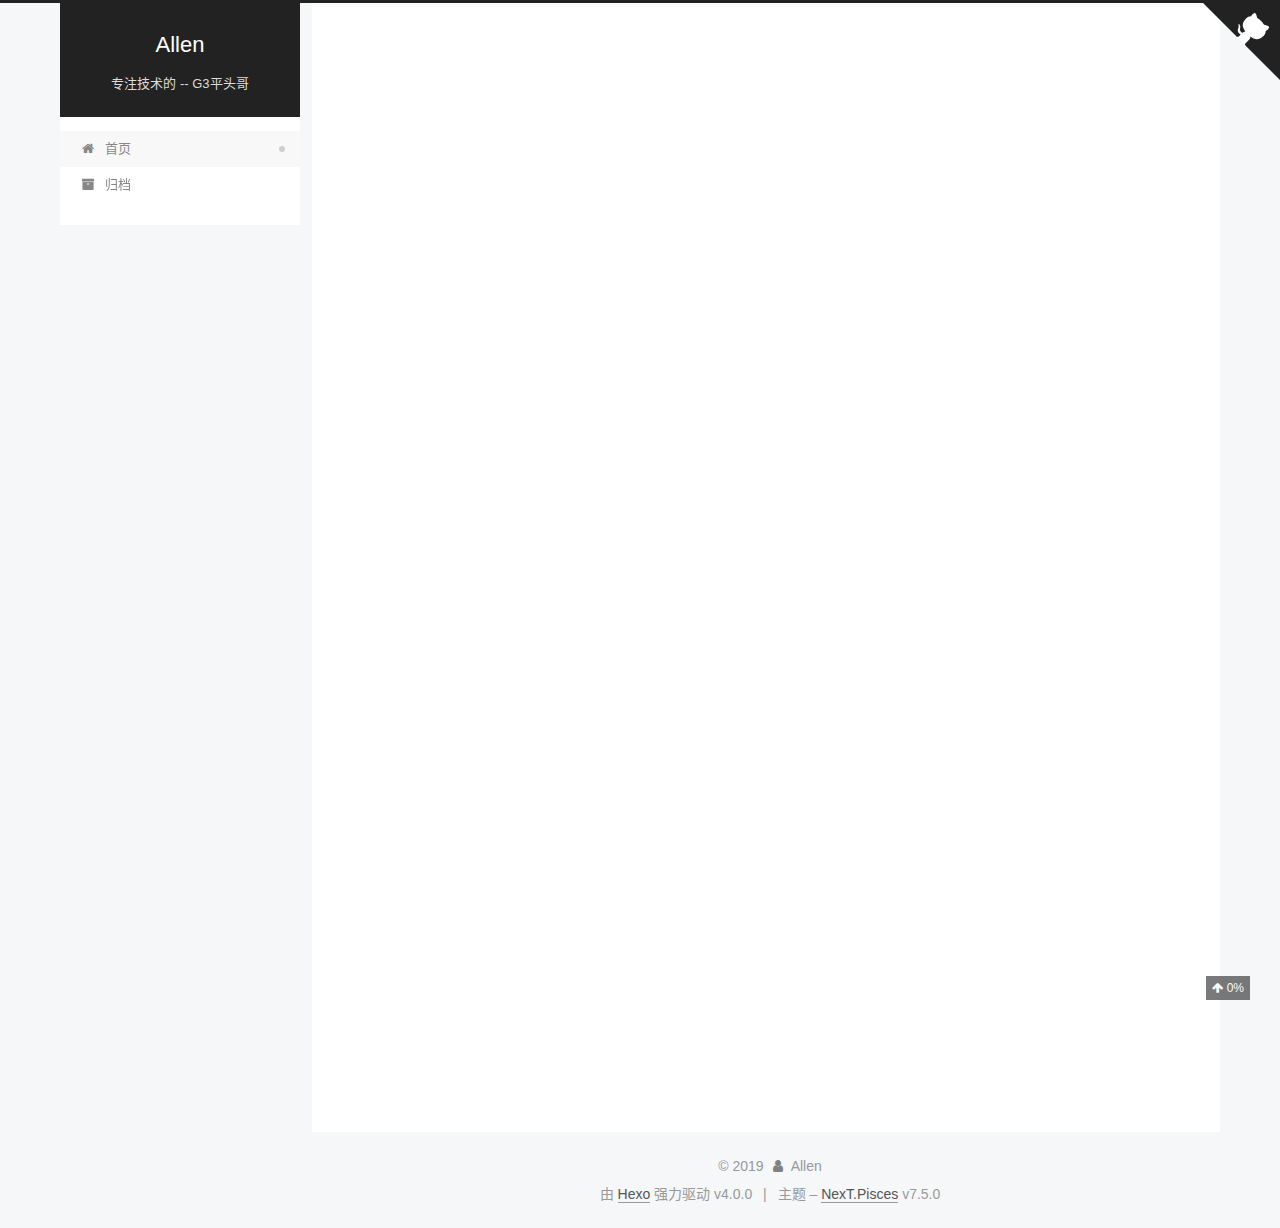
==== commit 08cbc638: "Site updated: 2019-11-23 00:40:32" ====
--- a/index.html
+++ b/index.html
@@ -6,8 +6,8 @@
 <meta name="theme-color" content="#222">
 <meta name="generator" content="Hexo 4.0.0">
   <link rel="apple-touch-icon" sizes="180x180" href="/images/apple-touch-icon-next.png">
-  <link rel="icon" type="image/png" sizes="32x32" href="/images/favicon-32x32-next.png">
-  <link rel="icon" type="image/png" sizes="16x16" href="/images/favicon-16x16-next.png">
+  <link rel="icon" type="image/png" sizes="32x32" href="/images/ptg.ico">
+  <link rel="icon" type="image/png" sizes="16x16" href="/images/ptg.ico">
   <link rel="mask-icon" href="/images/logo.svg" color="#222">
   <link rel="alternate" href="/atom.xml" title="Allen" type="application/atom+xml">
 
--- a/css/main.css
+++ b/css/main.css
@@ -1242,7 +1242,7 @@
 }
 .links-of-author a::before,
 .links-of-author span.exturl::before {
-  background: #45d9b9;
+  background: #8a8226;
   border-radius: 50%;
   content: ' ';
   display: inline-block;
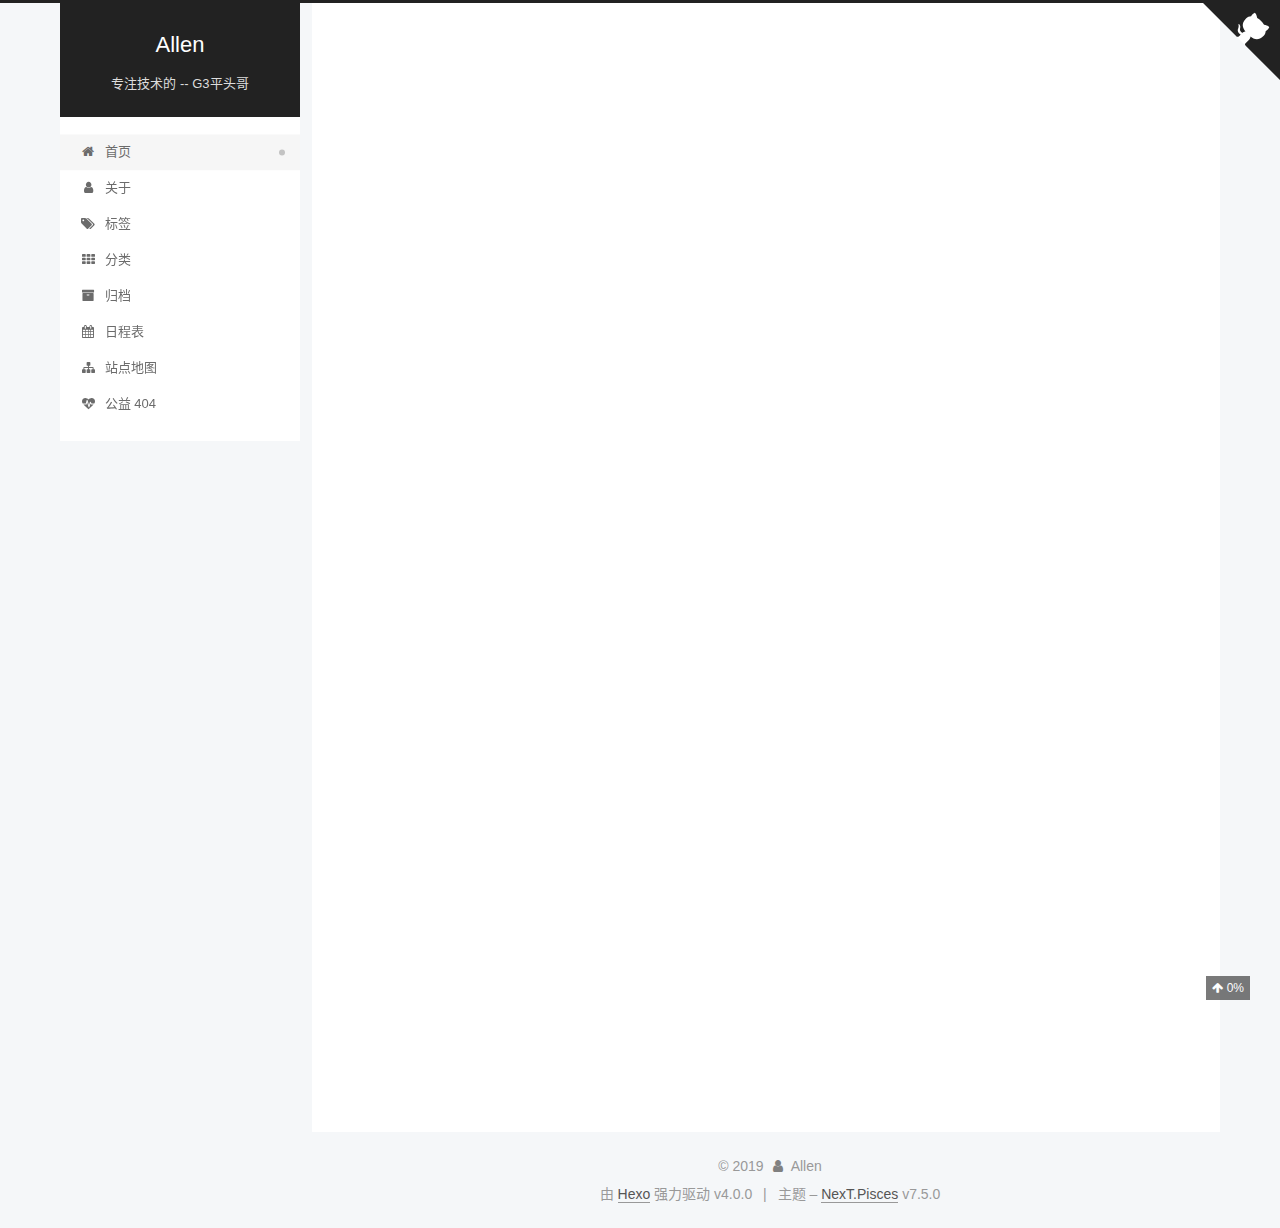
==== commit 955bf930: "Site updated: 2019-11-23 01:04:03" ====
--- a/index.html
+++ b/index.html
@@ -5,7 +5,7 @@
 <meta name="viewport" content="width=device-width, initial-scale=1, maximum-scale=2">
 <meta name="theme-color" content="#222">
 <meta name="generator" content="Hexo 4.0.0">
-  <link rel="apple-touch-icon" sizes="180x180" href="/images/apple-touch-icon-next.png">
+  <link rel="apple-touch-icon" sizes="180x180" href="/images/ptga.png">
   <link rel="icon" type="image/png" sizes="32x32" href="/images/ptg.ico">
   <link rel="icon" type="image/png" sizes="16x16" href="/images/ptg.ico">
   <link rel="mask-icon" href="/images/logo.svg" color="#222">
@@ -139,9 +139,39 @@
     <a href="/" rel="section"><i class="fa fa-fw fa-home"></i>首页</a>
 
   </li>
+        <li class="menu-item menu-item-about">
+
+    <a href="/about/" rel="section"><i class="fa fa-fw fa-user"></i>关于</a>
+
+  </li>
+        <li class="menu-item menu-item-tags">
+
+    <a href="/tags/" rel="section"><i class="fa fa-fw fa-tags"></i>标签</a>
+
+  </li>
+        <li class="menu-item menu-item-categories">
+
+    <a href="/categories/" rel="section"><i class="fa fa-fw fa-th"></i>分类</a>
+
+  </li>
         <li class="menu-item menu-item-archives">
 
     <a href="/archives/" rel="section"><i class="fa fa-fw fa-archive"></i>归档</a>
+
+  </li>
+        <li class="menu-item menu-item-schedule">
+
+    <a href="/schedule/" rel="section"><i class="fa fa-fw fa-calendar"></i>日程表</a>
+
+  </li>
+        <li class="menu-item menu-item-sitemap">
+
+    <a href="/sitemap.xml" rel="section"><i class="fa fa-fw fa-sitemap"></i>站点地图</a>
+
+  </li>
+        <li class="menu-item menu-item-commonweal">
+
+    <a href="/404/" rel="section"><i class="fa fa-fw fa-heartbeat"></i>公益 404</a>
 
   </li>
   </ul>
@@ -177,7 +207,7 @@
     <link itemprop="mainEntityOfPage" href="http://yoursite.com/2019/11/22/hello-world/">
 
     <span hidden itemprop="author" itemscope itemtype="http://schema.org/Person">
-      <meta itemprop="image" content="/images/avatar.gif">
+      <meta itemprop="image" content="/images/ptga.ico">
       <meta itemprop="name" content="Allen">
       <meta itemprop="description" content="Welcome everyone to my blog, I am Allen">
     </span>
@@ -273,6 +303,8 @@
 
       <div class="site-overview-wrap sidebar-panel">
         <div class="site-author motion-element" itemprop="author" itemscope itemtype="http://schema.org/Person">
+    <img class="site-author-image" itemprop="image" alt="Allen"
+      src="/images/ptga.ico">
   <p class="site-author-name" itemprop="name">Allen</p>
   <div class="site-description" itemprop="description">Welcome everyone to my blog, I am Allen</div>
 </div>
--- a/css/main.css
+++ b/css/main.css
@@ -1216,6 +1216,12 @@
   max-width: 120px;
   padding: 2px;
 }
+.site-author-image {
+  transition: transform 1s ease-out;
+}
+.site-author-image:hover {
+  transform: rotateZ(360deg);
+}
 .site-author-name {
   color: #222;
   font-weight: 600;
@@ -1242,7 +1248,7 @@
 }
 .links-of-author a::before,
 .links-of-author span.exturl::before {
-  background: #8a8226;
+  background: #ff63a3;
   border-radius: 50%;
   content: ' ';
   display: inline-block;
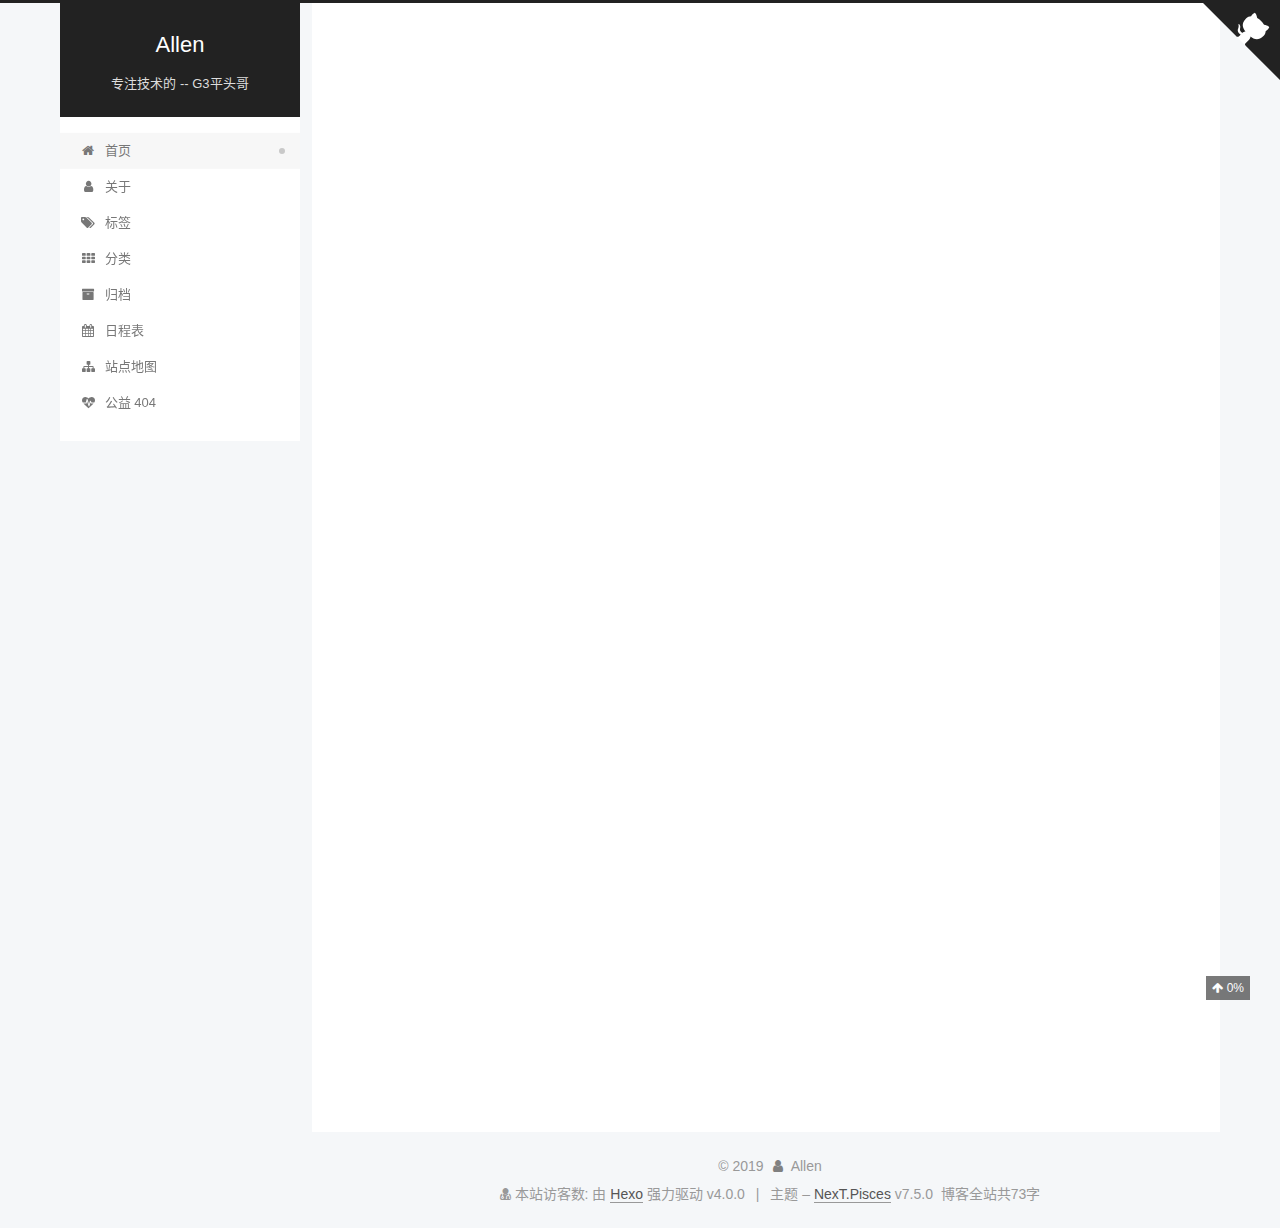
==== commit ce3a32db: "Site updated: 2019-11-25 08:52:51" ====
--- a/index.html
+++ b/index.html
@@ -232,6 +232,14 @@
             </span>
 
           
+            <span id="/2019/11/22/hello-world/" class="post-meta-item leancloud_visitors" data-flag-title="Hello World" title="阅读次数">
+              <span class="post-meta-item-icon">
+                <i class="fa fa-eye"></i>
+              </span>
+              <span class="post-meta-item-text">阅读次数：</span>
+              <span class="leancloud-visitors-count"></span>
+            </span>
+			<span>℃</span>
 
         </div>
       </header>
@@ -258,6 +266,10 @@
     
     
     
+	
+	<div>
+  
+	</div>
       <footer class="post-footer">
         <div class="post-eof"></div>
       </footer>
@@ -340,7 +352,7 @@
     <footer class="footer">
       <div class="footer-inner">
         
-
+<script async src="https://busuanzi.ibruce.info/busuanzi/2.3/busuanzi.pure.mini.js"></script>
 <div class="copyright">
   
   &copy; 
@@ -350,12 +362,23 @@
   </span>
   <span class="author" itemprop="copyrightHolder">Allen</span>
 </div>
+
+<div class="powered-by">
+<i class="fa fa-user-md"></i><span id="busuanzi_container_site_uv">
+  本站访客数:<span id="busuanzi_value_site_uv"></span>
+</span>
+</div>
   <div class="powered-by">由 <a href="https://hexo.io/" class="theme-link" rel="noopener" target="_blank">Hexo</a> 强力驱动 v4.0.0
   </div>
   <span class="post-meta-divider">|</span>
   <div class="theme-info">主题 – <a href="https://pisces.theme-next.org/" class="theme-link" rel="noopener" target="_blank">NexT.Pisces</a> v7.5.0
   </div>
 
+<div class="theme-info">
+  <div class="powered-by"></div>
+  <span class="post-count">博客全站共73字</span>
+</div>
+
         
 
 
@@ -363,6 +386,98 @@
 
 
 
+  <script pjax>
+  function leancloudSelector(url) {
+    return document.getElementById(url).querySelector('.leancloud-visitors-count');
+  }
+  if (CONFIG.page.isPost) {
+    function addCount(Counter) {
+      var visitors = document.querySelector('.leancloud_visitors');
+      var url = visitors.getAttribute('id').trim();
+      var title = visitors.getAttribute('data-flag-title').trim();
+
+      Counter('get', `/classes/Counter?where=${JSON.stringify({ url })}`)
+        .then(response => response.json())
+        .then(({ results }) => {
+          if (results.length > 0) {
+            var counter = results[0];
+            Counter('put', '/classes/Counter/' + counter.objectId, { time: { '__op': 'Increment', 'amount': 1 } })
+              .then(response => response.json())
+              .then(() => {
+                leancloudSelector(url).innerText = counter.time + 1;
+              })
+              .catch(error => {
+                console.log('Failed to save visitor count', error);
+              })
+          } else {
+              leancloudSelector(url).innerText = 'Counter not initialized! More info at console err msg.';
+              console.error('ATTENTION! LeanCloud counter has security bug, see how to solve it here: https://github.com/theme-next/hexo-leancloud-counter-security. \n However, you can still use LeanCloud without security, by setting `security` option to `false`.');
+            
+          }
+        })
+        .catch(error => {
+          console.log('LeanCloud Counter Error', error);
+        });
+    }
+  } else {
+    function showTime(Counter) {
+      var visitors = document.querySelectorAll('.leancloud_visitors');
+      var entries = [...visitors].map(element => {
+        return element.getAttribute('id').trim();
+      });
+
+      Counter('get', `/classes/Counter?where=${JSON.stringify({ url: { '$in': entries } })}`)
+        .then(response => response.json())
+        .then(({ results }) => {
+          if (results.length === 0) {
+            document.querySelectorAll('.leancloud_visitors .leancloud-visitors-count').forEach(element => {
+              element.innerText = 0;
+            });
+            return;
+          }
+          for (var i = 0; i < results.length; i++) {
+            var item = results[i];
+            var url = item.url;
+            var time = item.time;
+            leancloudSelector(url).innerText = time;
+          }
+          for (var i = 0; i < entries.length; i++) {
+            var url = entries[i];
+            var element = leancloudSelector(url);
+            if (element.innerText == '') {
+              element.innerText = 0;
+            }
+          }
+        })
+        .catch(error => {
+          console.log('LeanCloud Counter Error', error);
+        });
+    }
+  }
+
+  fetch('https://app-router.leancloud.cn/2/route?appId=')
+    .then(response => response.json())
+    .then(({ api_server }) => {
+      var Counter = (method, url, data) => {
+        return fetch(`https://${api_server}/1.1${url}`, {
+          method: method,
+          headers: {
+            'X-LC-Id': '',
+            'X-LC-Key': '',
+            'Content-Type': 'application/json',
+          },
+          body: JSON.stringify(data)
+        });
+      };
+      if (CONFIG.page.isPost) {
+        const localhost = /http:\/\/(localhost|127.0.0.1|0.0.0.0)/;
+        if (localhost.test(document.URL)) return;
+        addCount(Counter);
+      } else if (document.querySelectorAll('.post-title-link').length >= 1) {
+        showTime(Counter);
+      }
+    });
+  </script>
 
 
 
--- a/css/main.css
+++ b/css/main.css
@@ -1215,12 +1215,7 @@
   margin: 0 auto;
   max-width: 120px;
   padding: 2px;
-}
-.site-author-image {
-  transition: transform 1s ease-out;
-}
-.site-author-image:hover {
-  transform: rotateZ(360deg);
+  border-radius: 50%;
 }
 .site-author-name {
   color: #222;
@@ -1248,7 +1243,7 @@
 }
 .links-of-author a::before,
 .links-of-author span.exturl::before {
-  background: #ff63a3;
+  background: #a1eda6;
   border-radius: 50%;
   content: ' ';
   display: inline-block;
